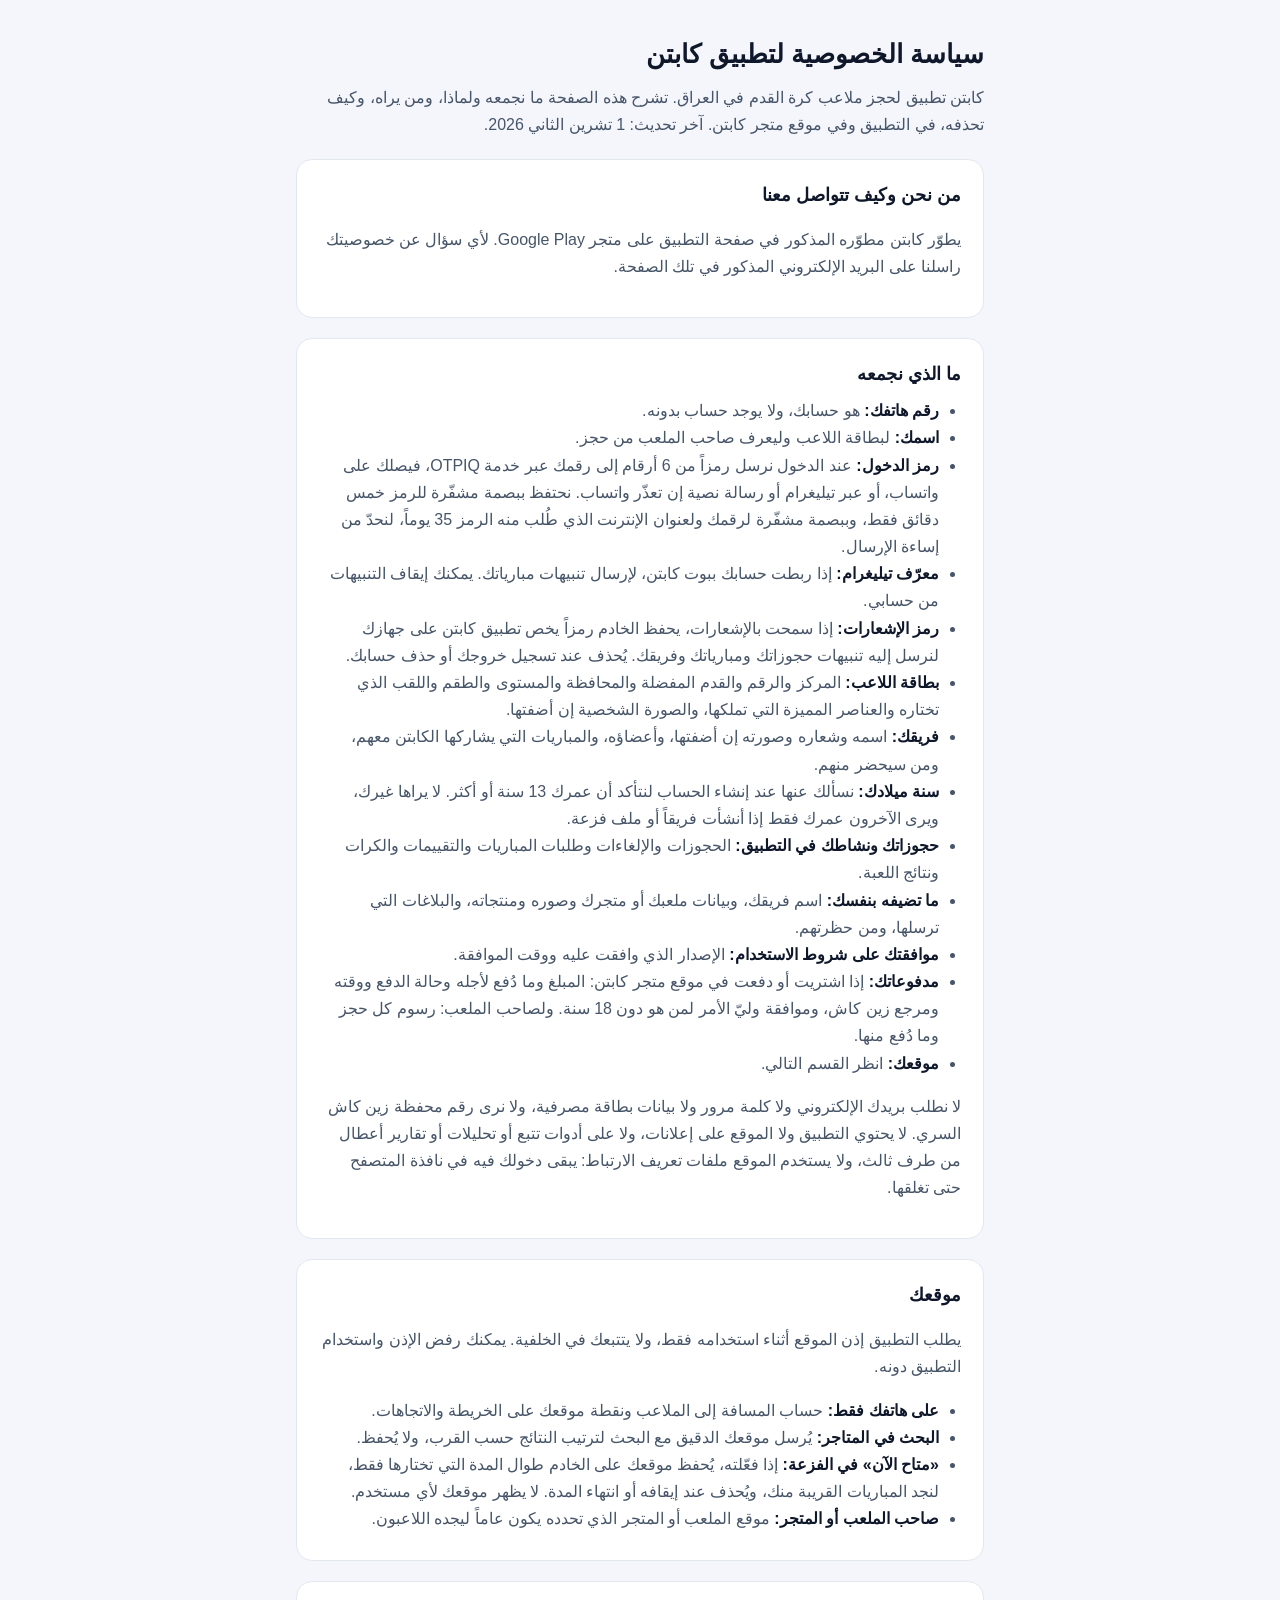
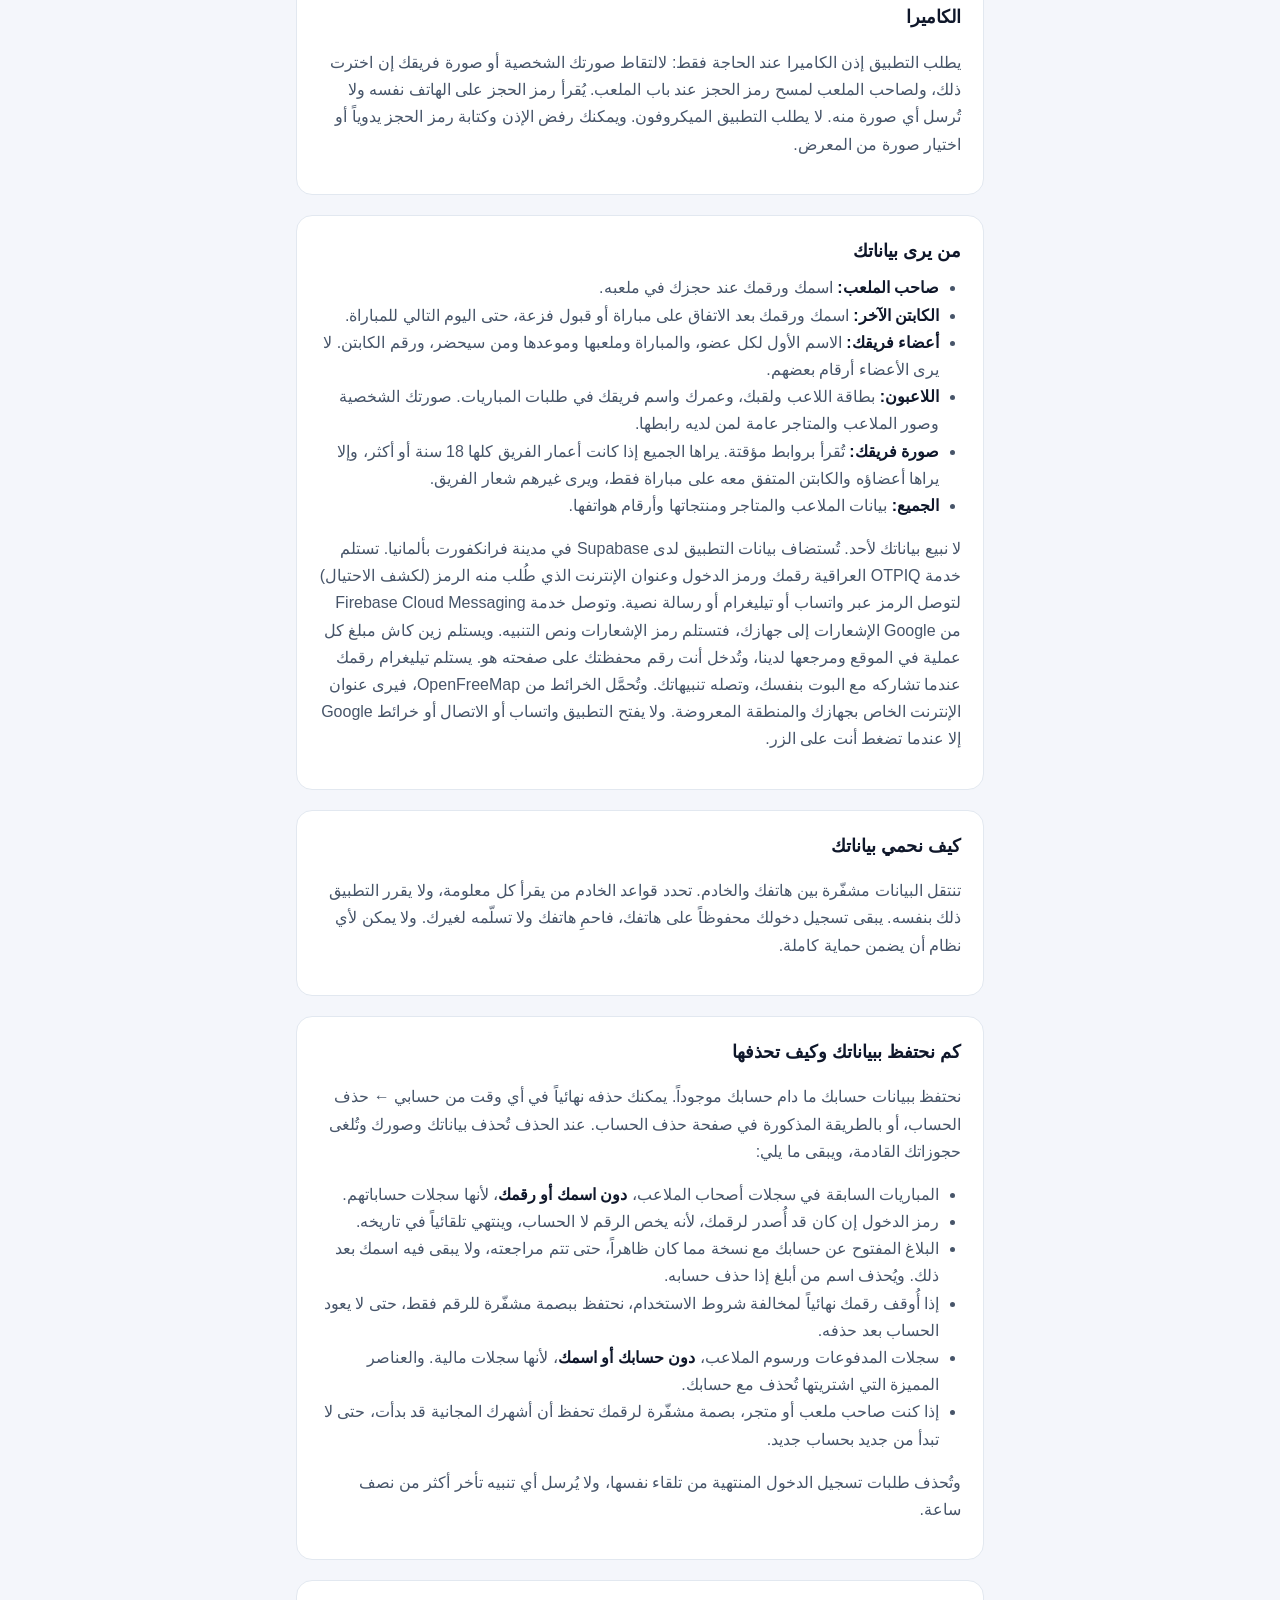
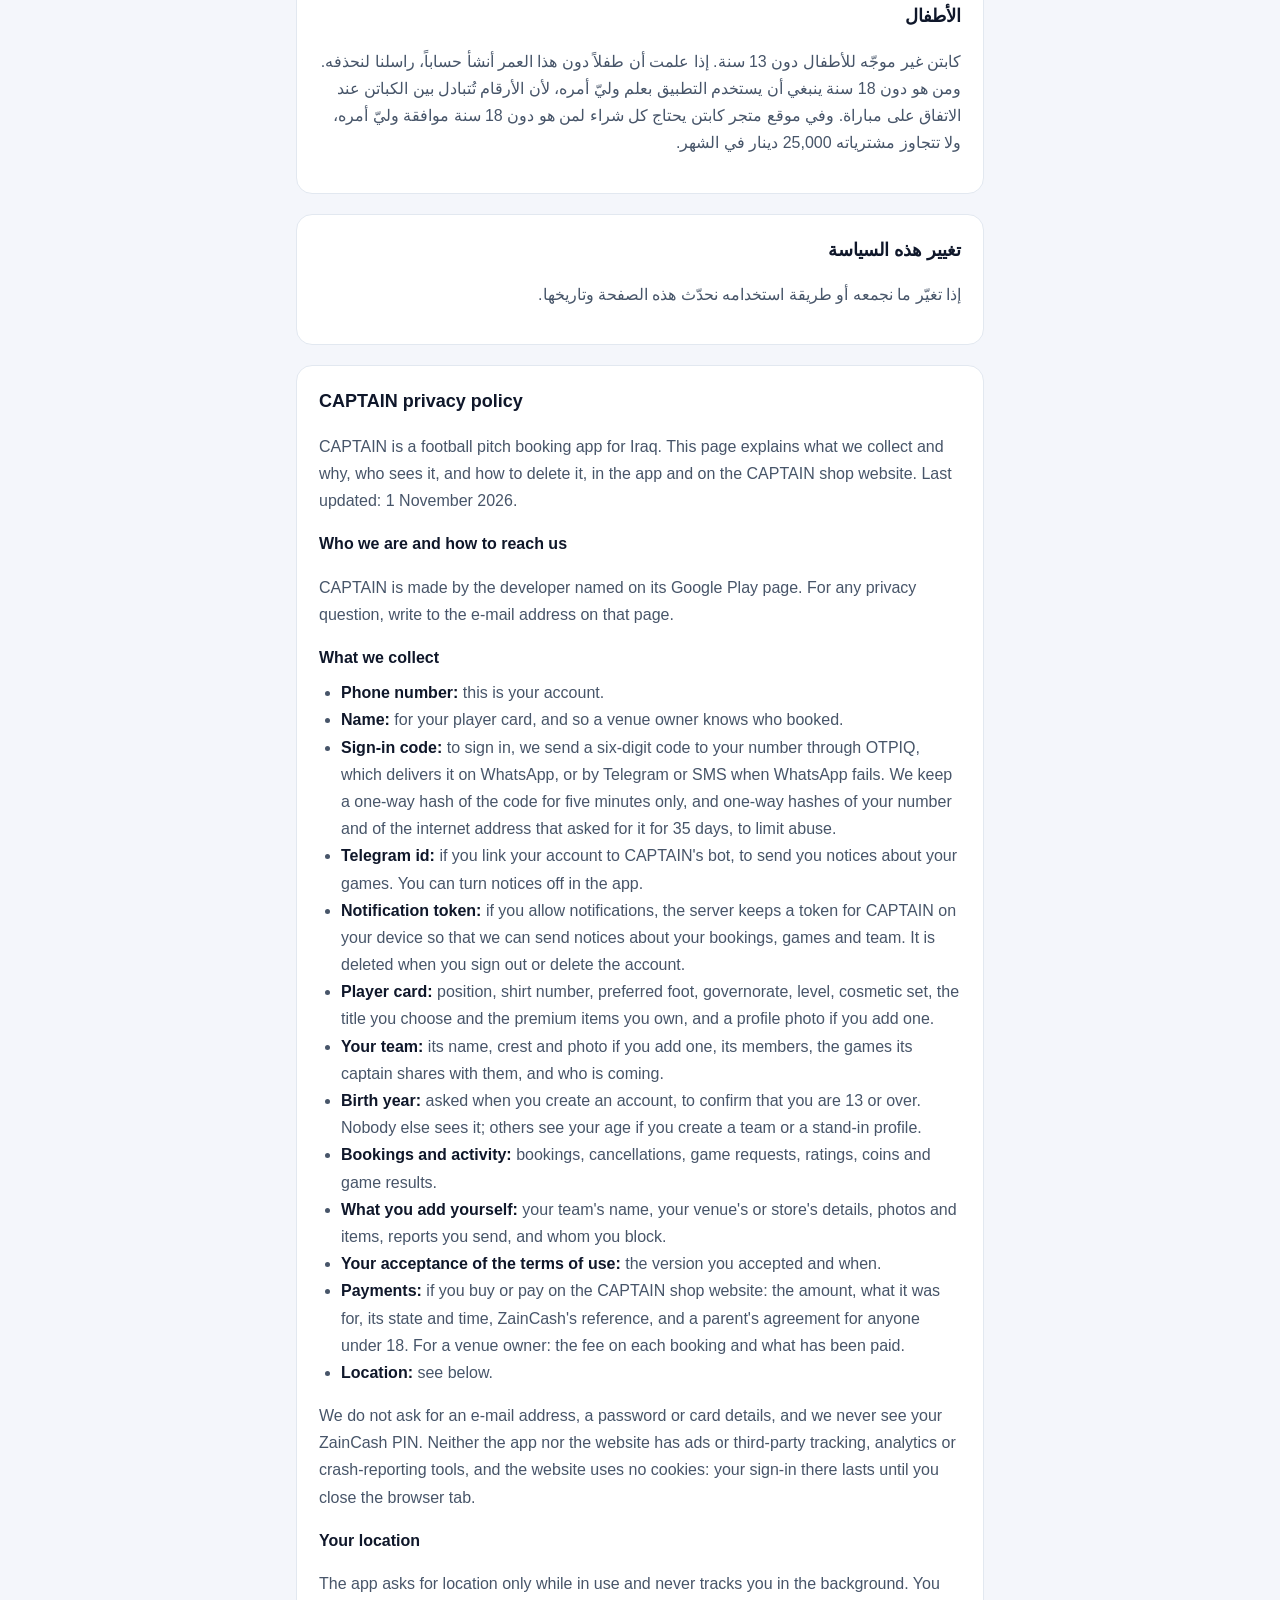
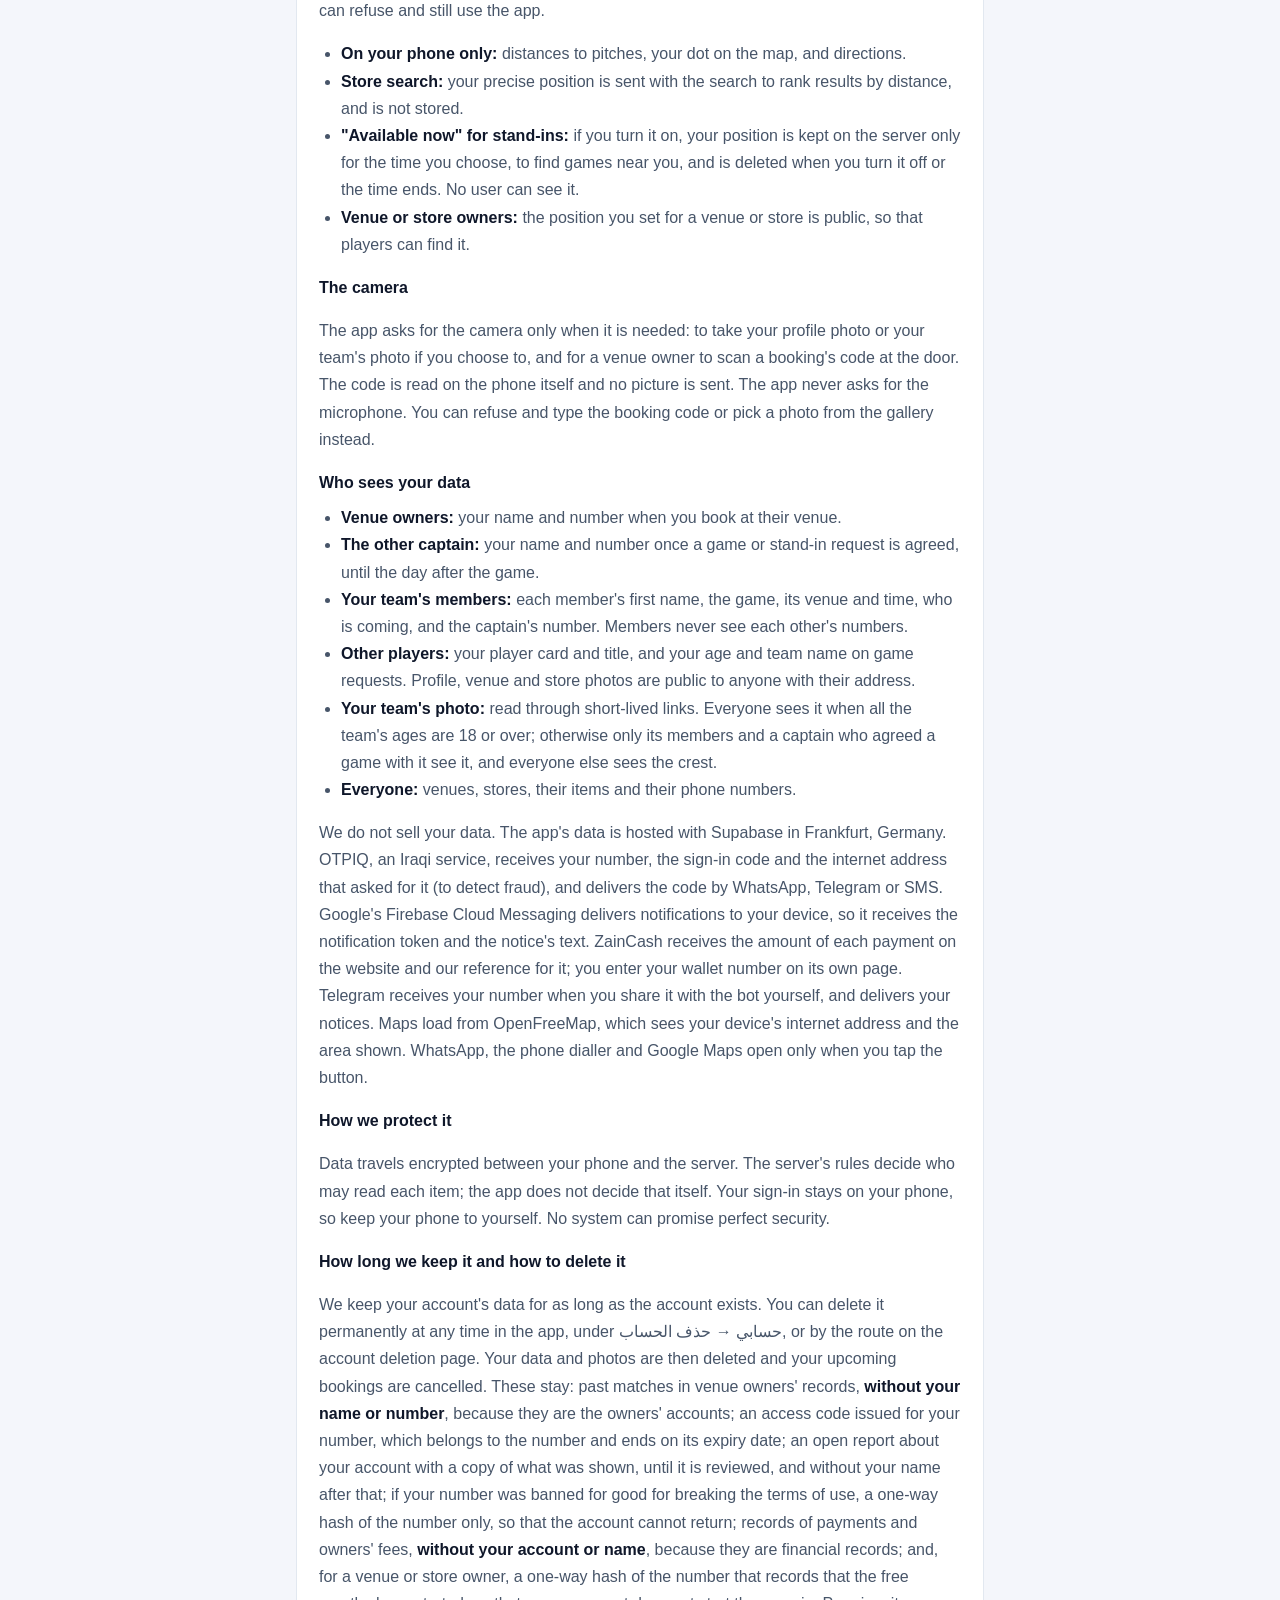
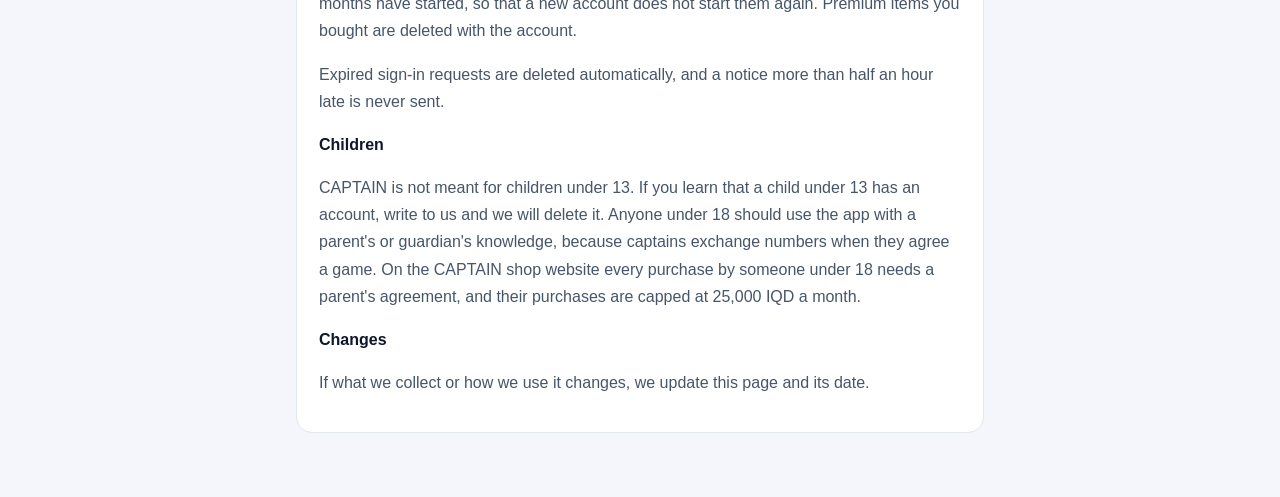
==== privacy/index.html @ 8ebd396a "The pages of CAPTAIN 2.12.0 Co-Authored-By: Claude Opus 5.5 <noreply@anthropic.com>" ====
<!doctype html>
<html lang="ar" dir="rtl">
<head>
<meta charset="utf-8">
<meta name="viewport" content="width=device-width, initial-scale=1">
<title>سياسة الخصوصية لتطبيق كابتن · CAPTAIN privacy policy</title>
<style>
  :root { --ink: #0F172A; --muted: #475569; --line: #E2E8F0; --brand: #4F46E5; --bg: #F4F6FB; --card: #FFFFFF; }
  @media (prefers-color-scheme: dark) { :root { --ink: #F1F5F9; --muted: #A5B4CF; --line: #24304D; --brand: #A5B4FC; --bg: #0B1020; --card: #121A33; } }
  * { box-sizing: border-box; }
  body { margin: 0; background: var(--bg); color: var(--ink); font: 16px/1.7 "IBM Plex Sans Arabic", "Segoe UI", Tahoma, sans-serif; }
  main { max-width: 720px; margin: 0 auto; padding: 32px 16px 64px; }
  section { background: var(--card); border: 1px solid var(--line); border-radius: 16px; padding: 20px 22px; margin-top: 20px; }
  h1 { font-size: 26px; margin: 0; }
  h2 { font-size: 18px; margin: 0 0 8px; }
  h3 { font-size: 16px; margin: 16px 0 4px; }
  p, li { color: var(--muted); }
  ol, ul { padding-inline-start: 22px; margin: 8px 0; }
  strong { color: var(--ink); }
  [lang="en"] { direction: ltr; text-align: left; }
  .lead { margin-top: 8px; }
</style>
</head>
<body>
<main>
  <h1>سياسة الخصوصية لتطبيق كابتن</h1>
  <p class="lead">كابتن تطبيق لحجز ملاعب كرة القدم في العراق. تشرح هذه الصفحة ما نجمعه ولماذا، ومن يراه، وكيف تحذفه، في التطبيق وفي موقع متجر كابتن. آخر تحديث: 1 تشرين الثاني 2026.</p>

  <section>
    <h2>من نحن وكيف تتواصل معنا</h2>
    <p>يطوّر كابتن مطوّره المذكور في صفحة التطبيق على متجر Google Play. لأي سؤال عن خصوصيتك راسلنا على البريد الإلكتروني المذكور في تلك الصفحة.</p>
  </section>

  <section>
    <h2>ما الذي نجمعه</h2>
    <ul>
      <li><strong>رقم هاتفك:</strong> هو حسابك، ولا يوجد حساب بدونه.</li>
      <li><strong>اسمك:</strong> لبطاقة اللاعب وليعرف صاحب الملعب من حجز.</li>
      <li><strong>رمز الدخول:</strong> عند الدخول نرسل رمزاً من 6 أرقام إلى رقمك عبر خدمة OTPIQ، فيصلك على واتساب، أو عبر تيليغرام أو رسالة نصية إن تعذّر واتساب. نحتفظ ببصمة مشفّرة للرمز خمس دقائق فقط، وببصمة مشفّرة لرقمك ولعنوان الإنترنت الذي طُلب منه الرمز 35 يوماً، لنحدّ من إساءة الإرسال.</li>
      <li><strong>معرّف تيليغرام:</strong> إذا ربطت حسابك ببوت كابتن، لإرسال تنبيهات مبارياتك. يمكنك إيقاف التنبيهات من حسابي.</li>
      <li><strong>رمز الإشعارات:</strong> إذا سمحت بالإشعارات، يحفظ الخادم رمزاً يخص تطبيق كابتن على جهازك لنرسل إليه تنبيهات حجوزاتك ومبارياتك وفريقك. يُحذف عند تسجيل خروجك أو حذف حسابك.</li>
      <li><strong>بطاقة اللاعب:</strong> المركز والرقم والقدم المفضلة والمحافظة والمستوى والطقم واللقب الذي تختاره والعناصر المميزة التي تملكها، والصورة الشخصية إن أضفتها.</li>
      <li><strong>فريقك:</strong> اسمه وشعاره وصورته إن أضفتها، وأعضاؤه، والمباريات التي يشاركها الكابتن معهم، ومن سيحضر منهم.</li>
      <li><strong>سنة ميلادك:</strong> نسألك عنها عند إنشاء الحساب لنتأكد أن عمرك 13 سنة أو أكثر. لا يراها غيرك، ويرى الآخرون عمرك فقط إذا أنشأت فريقاً أو ملف فزعة.</li>
      <li><strong>حجوزاتك ونشاطك في التطبيق:</strong> الحجوزات والإلغاءات وطلبات المباريات والتقييمات والكرات ونتائج اللعبة.</li>
      <li><strong>ما تضيفه بنفسك:</strong> اسم فريقك، وبيانات ملعبك أو متجرك وصوره ومنتجاته، والبلاغات التي ترسلها، ومن حظرتهم.</li>
      <li><strong>موافقتك على شروط الاستخدام:</strong> الإصدار الذي وافقت عليه ووقت الموافقة.</li>
      <li><strong>مدفوعاتك:</strong> إذا اشتريت أو دفعت في موقع متجر كابتن: المبلغ وما دُفع لأجله وحالة الدفع ووقته ومرجع زين كاش، وموافقة وليّ الأمر لمن هو دون 18 سنة. ولصاحب الملعب: رسوم كل حجز وما دُفع منها.</li>
      <li><strong>موقعك:</strong> انظر القسم التالي.</li>
    </ul>
    <p>لا نطلب بريدك الإلكتروني ولا كلمة مرور ولا بيانات بطاقة مصرفية، ولا نرى رقم محفظة زين كاش السري. لا يحتوي التطبيق ولا الموقع على إعلانات، ولا على أدوات تتبع أو تحليلات أو تقارير أعطال من طرف ثالث، ولا يستخدم الموقع ملفات تعريف الارتباط: يبقى دخولك فيه في نافذة المتصفح حتى تغلقها.</p>
  </section>

  <section>
    <h2>موقعك</h2>
    <p>يطلب التطبيق إذن الموقع أثناء استخدامه فقط، ولا يتتبعك في الخلفية. يمكنك رفض الإذن واستخدام التطبيق دونه.</p>
    <ul>
      <li><strong>على هاتفك فقط:</strong> حساب المسافة إلى الملاعب ونقطة موقعك على الخريطة والاتجاهات.</li>
      <li><strong>البحث في المتاجر:</strong> يُرسل موقعك الدقيق مع البحث لترتيب النتائج حسب القرب، ولا يُحفظ.</li>
      <li><strong>«متاح الآن» في الفزعة:</strong> إذا فعّلته، يُحفظ موقعك على الخادم طوال المدة التي تختارها فقط، لنجد المباريات القريبة منك، ويُحذف عند إيقافه أو انتهاء المدة. لا يظهر موقعك لأي مستخدم.</li>
      <li><strong>صاحب الملعب أو المتجر:</strong> موقع الملعب أو المتجر الذي تحدده يكون عاماً ليجده اللاعبون.</li>
    </ul>
  </section>

  <section>
    <h2>الكاميرا</h2>
    <p>يطلب التطبيق إذن الكاميرا عند الحاجة فقط: لالتقاط صورتك الشخصية أو صورة فريقك إن اخترت ذلك، ولصاحب الملعب لمسح رمز الحجز عند باب الملعب. يُقرأ رمز الحجز على الهاتف نفسه ولا تُرسل أي صورة منه. لا يطلب التطبيق الميكروفون. ويمكنك رفض الإذن وكتابة رمز الحجز يدوياً أو اختيار صورة من المعرض.</p>
  </section>

  <section>
    <h2>من يرى بياناتك</h2>
    <ul>
      <li><strong>صاحب الملعب:</strong> اسمك ورقمك عند حجزك في ملعبه.</li>
      <li><strong>الكابتن الآخر:</strong> اسمك ورقمك بعد الاتفاق على مباراة أو قبول فزعة، حتى اليوم التالي للمباراة.</li>
      <li><strong>أعضاء فريقك:</strong> الاسم الأول لكل عضو، والمباراة وملعبها وموعدها ومن سيحضر، ورقم الكابتن. لا يرى الأعضاء أرقام بعضهم.</li>
      <li><strong>اللاعبون:</strong> بطاقة اللاعب ولقبك، وعمرك واسم فريقك في طلبات المباريات. صورتك الشخصية وصور الملاعب والمتاجر عامة لمن لديه رابطها.</li>
      <li><strong>صورة فريقك:</strong> تُقرأ بروابط مؤقتة. يراها الجميع إذا كانت أعمار الفريق كلها 18 سنة أو أكثر، وإلا يراها أعضاؤه والكابتن المتفق معه على مباراة فقط، ويرى غيرهم شعار الفريق.</li>
      <li><strong>الجميع:</strong> بيانات الملاعب والمتاجر ومنتجاتها وأرقام هواتفها.</li>
    </ul>
    <p>لا نبيع بياناتك لأحد. تُستضاف بيانات التطبيق لدى Supabase في مدينة فرانكفورت بألمانيا. تستلم خدمة OTPIQ العراقية رقمك ورمز الدخول وعنوان الإنترنت الذي طُلب منه الرمز (لكشف الاحتيال) لتوصل الرمز عبر واتساب أو تيليغرام أو رسالة نصية. وتوصل خدمة Firebase Cloud Messaging من Google الإشعارات إلى جهازك، فتستلم رمز الإشعارات ونص التنبيه. ويستلم زين كاش مبلغ كل عملية في الموقع ومرجعها لدينا، وتُدخل أنت رقم محفظتك على صفحته هو. يستلم تيليغرام رقمك عندما تشاركه مع البوت بنفسك، وتصله تنبيهاتك. وتُحمَّل الخرائط من OpenFreeMap، فيرى عنوان الإنترنت الخاص بجهازك والمنطقة المعروضة. ولا يفتح التطبيق واتساب أو الاتصال أو خرائط Google إلا عندما تضغط أنت على الزر.</p>
  </section>

  <section>
    <h2>كيف نحمي بياناتك</h2>
    <p>تنتقل البيانات مشفّرة بين هاتفك والخادم. تحدد قواعد الخادم من يقرأ كل معلومة، ولا يقرر التطبيق ذلك بنفسه. يبقى تسجيل دخولك محفوظاً على هاتفك، فاحمِ هاتفك ولا تسلّمه لغيرك. ولا يمكن لأي نظام أن يضمن حماية كاملة.</p>
  </section>

  <section>
    <h2>كم نحتفظ ببياناتك وكيف تحذفها</h2>
    <p>نحتفظ ببيانات حسابك ما دام حسابك موجوداً. يمكنك حذفه نهائياً في أي وقت من حسابي ← حذف الحساب، أو بالطريقة المذكورة في صفحة حذف الحساب. عند الحذف تُحذف بياناتك وصورك وتُلغى حجوزاتك القادمة، ويبقى ما يلي:</p>
    <ul>
      <li>المباريات السابقة في سجلات أصحاب الملاعب، <strong>دون اسمك أو رقمك</strong>، لأنها سجلات حساباتهم.</li>
      <li>رمز الدخول إن كان قد أُصدر لرقمك، لأنه يخص الرقم لا الحساب، وينتهي تلقائياً في تاريخه.</li>
      <li>البلاغ المفتوح عن حسابك مع نسخة مما كان ظاهراً، حتى تتم مراجعته، ولا يبقى فيه اسمك بعد ذلك. ويُحذف اسم من أبلغ إذا حذف حسابه.</li>
      <li>إذا أُوقف رقمك نهائياً لمخالفة شروط الاستخدام، نحتفظ ببصمة مشفّرة للرقم فقط، حتى لا يعود الحساب بعد حذفه.</li>
      <li>سجلات المدفوعات ورسوم الملاعب، <strong>دون حسابك أو اسمك</strong>، لأنها سجلات مالية. والعناصر المميزة التي اشتريتها تُحذف مع حسابك.</li>
      <li>إذا كنت صاحب ملعب أو متجر، بصمة مشفّرة لرقمك تحفظ أن أشهرك المجانية قد بدأت، حتى لا تبدأ من جديد بحساب جديد.</li>
    </ul>
    <p>وتُحذف طلبات تسجيل الدخول المنتهية من تلقاء نفسها، ولا يُرسل أي تنبيه تأخر أكثر من نصف ساعة.</p>
  </section>

  <section>
    <h2>الأطفال</h2>
    <p>كابتن غير موجّه للأطفال دون 13 سنة. إذا علمت أن طفلاً دون هذا العمر أنشأ حساباً، راسلنا لنحذفه. ومن هو دون 18 سنة ينبغي أن يستخدم التطبيق بعلم وليّ أمره، لأن الأرقام تُتبادل بين الكباتن عند الاتفاق على مباراة. وفي موقع متجر كابتن يحتاج كل شراء لمن هو دون 18 سنة موافقة وليّ أمره، ولا تتجاوز مشترياته 25,000 دينار في الشهر.</p>
  </section>

  <section>
    <h2>تغيير هذه السياسة</h2>
    <p>إذا تغيّر ما نجمعه أو طريقة استخدامه نحدّث هذه الصفحة وتاريخها.</p>
  </section>

  <section lang="en">
    <h2>CAPTAIN privacy policy</h2>
    <p>CAPTAIN is a football pitch booking app for Iraq. This page explains what we collect and why, who sees it, and how to delete it, in the app and on the CAPTAIN shop website. Last updated: 1 November 2026.</p>
    <h3>Who we are and how to reach us</h3>
    <p>CAPTAIN is made by the developer named on its Google Play page. For any privacy question, write to the e-mail address on that page.</p>
    <h3>What we collect</h3>
    <ul>
      <li><strong>Phone number:</strong> this is your account.</li>
      <li><strong>Name:</strong> for your player card, and so a venue owner knows who booked.</li>
      <li><strong>Sign-in code:</strong> to sign in, we send a six-digit code to your number through OTPIQ, which delivers it on WhatsApp, or by Telegram or SMS when WhatsApp fails. We keep a one-way hash of the code for five minutes only, and one-way hashes of your number and of the internet address that asked for it for 35 days, to limit abuse.</li>
      <li><strong>Telegram id:</strong> if you link your account to CAPTAIN's bot, to send you notices about your games. You can turn notices off in the app.</li>
      <li><strong>Notification token:</strong> if you allow notifications, the server keeps a token for CAPTAIN on your device so that we can send notices about your bookings, games and team. It is deleted when you sign out or delete the account.</li>
      <li><strong>Player card:</strong> position, shirt number, preferred foot, governorate, level, cosmetic set, the title you choose and the premium items you own, and a profile photo if you add one.</li>
      <li><strong>Your team:</strong> its name, crest and photo if you add one, its members, the games its captain shares with them, and who is coming.</li>
      <li><strong>Birth year:</strong> asked when you create an account, to confirm that you are 13 or over. Nobody else sees it; others see your age if you create a team or a stand-in profile.</li>
      <li><strong>Bookings and activity:</strong> bookings, cancellations, game requests, ratings, coins and game results.</li>
      <li><strong>What you add yourself:</strong> your team's name, your venue's or store's details, photos and items, reports you send, and whom you block.</li>
      <li><strong>Your acceptance of the terms of use:</strong> the version you accepted and when.</li>
      <li><strong>Payments:</strong> if you buy or pay on the CAPTAIN shop website: the amount, what it was for, its state and time, ZainCash's reference, and a parent's agreement for anyone under 18. For a venue owner: the fee on each booking and what has been paid.</li>
      <li><strong>Location:</strong> see below.</li>
    </ul>
    <p>We do not ask for an e-mail address, a password or card details, and we never see your ZainCash PIN. Neither the app nor the website has ads or third-party tracking, analytics or crash-reporting tools, and the website uses no cookies: your sign-in there lasts until you close the browser tab.</p>
    <h3>Your location</h3>
    <p>The app asks for location only while in use and never tracks you in the background. You can refuse and still use the app.</p>
    <ul>
      <li><strong>On your phone only:</strong> distances to pitches, your dot on the map, and directions.</li>
      <li><strong>Store search:</strong> your precise position is sent with the search to rank results by distance, and is not stored.</li>
      <li><strong>"Available now" for stand-ins:</strong> if you turn it on, your position is kept on the server only for the time you choose, to find games near you, and is deleted when you turn it off or the time ends. No user can see it.</li>
      <li><strong>Venue or store owners:</strong> the position you set for a venue or store is public, so that players can find it.</li>
    </ul>
    <h3>The camera</h3>
    <p>The app asks for the camera only when it is needed: to take your profile photo or your team's photo if you choose to, and for a venue owner to scan a booking's code at the door. The code is read on the phone itself and no picture is sent. The app never asks for the microphone. You can refuse and type the booking code or pick a photo from the gallery instead.</p>
    <h3>Who sees your data</h3>
    <ul>
      <li><strong>Venue owners:</strong> your name and number when you book at their venue.</li>
      <li><strong>The other captain:</strong> your name and number once a game or stand-in request is agreed, until the day after the game.</li>
      <li><strong>Your team's members:</strong> each member's first name, the game, its venue and time, who is coming, and the captain's number. Members never see each other's numbers.</li>
      <li><strong>Other players:</strong> your player card and title, and your age and team name on game requests. Profile, venue and store photos are public to anyone with their address.</li>
      <li><strong>Your team's photo:</strong> read through short-lived links. Everyone sees it when all the team's ages are 18 or over; otherwise only its members and a captain who agreed a game with it see it, and everyone else sees the crest.</li>
      <li><strong>Everyone:</strong> venues, stores, their items and their phone numbers.</li>
    </ul>
    <p>We do not sell your data. The app's data is hosted with Supabase in Frankfurt, Germany. OTPIQ, an Iraqi service, receives your number, the sign-in code and the internet address that asked for it (to detect fraud), and delivers the code by WhatsApp, Telegram or SMS. Google's Firebase Cloud Messaging delivers notifications to your device, so it receives the notification token and the notice's text. ZainCash receives the amount of each payment on the website and our reference for it; you enter your wallet number on its own page. Telegram receives your number when you share it with the bot yourself, and delivers your notices. Maps load from OpenFreeMap, which sees your device's internet address and the area shown. WhatsApp, the phone dialler and Google Maps open only when you tap the button.</p>
    <h3>How we protect it</h3>
    <p>Data travels encrypted between your phone and the server. The server's rules decide who may read each item; the app does not decide that itself. Your sign-in stays on your phone, so keep your phone to yourself. No system can promise perfect security.</p>
    <h3>How long we keep it and how to delete it</h3>
    <p>We keep your account's data for as long as the account exists. You can delete it permanently at any time in the app, under حسابي → حذف الحساب, or by the route on the account deletion page. Your data and photos are then deleted and your upcoming bookings are cancelled. These stay: past matches in venue owners' records, <strong>without your name or number</strong>, because they are the owners' accounts; an access code issued for your number, which belongs to the number and ends on its expiry date; an open report about your account with a copy of what was shown, until it is reviewed, and without your name after that; if your number was banned for good for breaking the terms of use, a one-way hash of the number only, so that the account cannot return; records of payments and owners' fees, <strong>without your account or name</strong>, because they are financial records; and, for a venue or store owner, a one-way hash of the number that records that the free months have started, so that a new account does not start them again. Premium items you bought are deleted with the account.</p>
    <p>Expired sign-in requests are deleted automatically, and a notice more than half an hour late is never sent.</p>
    <h3>Children</h3>
    <p>CAPTAIN is not meant for children under 13. If you learn that a child under 13 has an account, write to us and we will delete it. Anyone under 18 should use the app with a parent's or guardian's knowledge, because captains exchange numbers when they agree a game. On the CAPTAIN shop website every purchase by someone under 18 needs a parent's agreement, and their purchases are capped at 25,000 IQD a month.</p>
    <h3>Changes</h3>
    <p>If what we collect or how we use it changes, we update this page and its date.</p>
  </section>
</main>
</body>
</html>
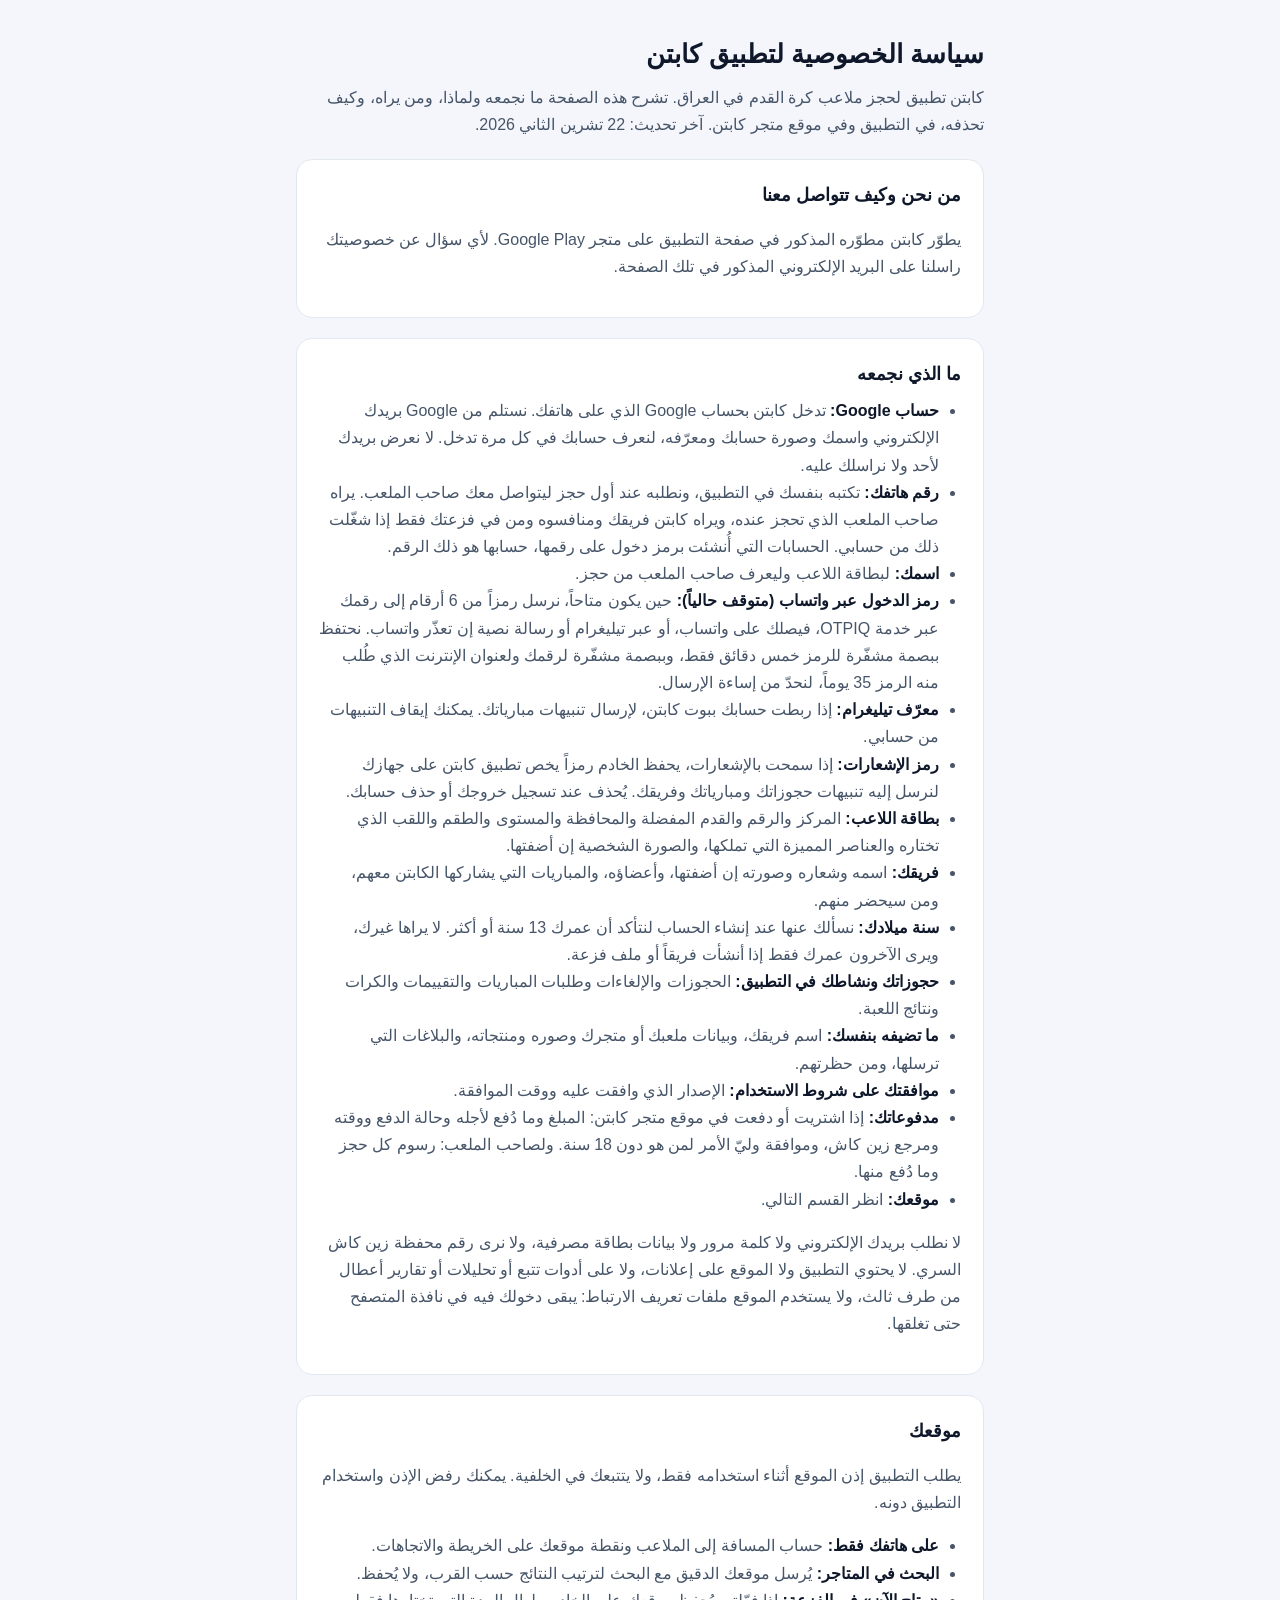
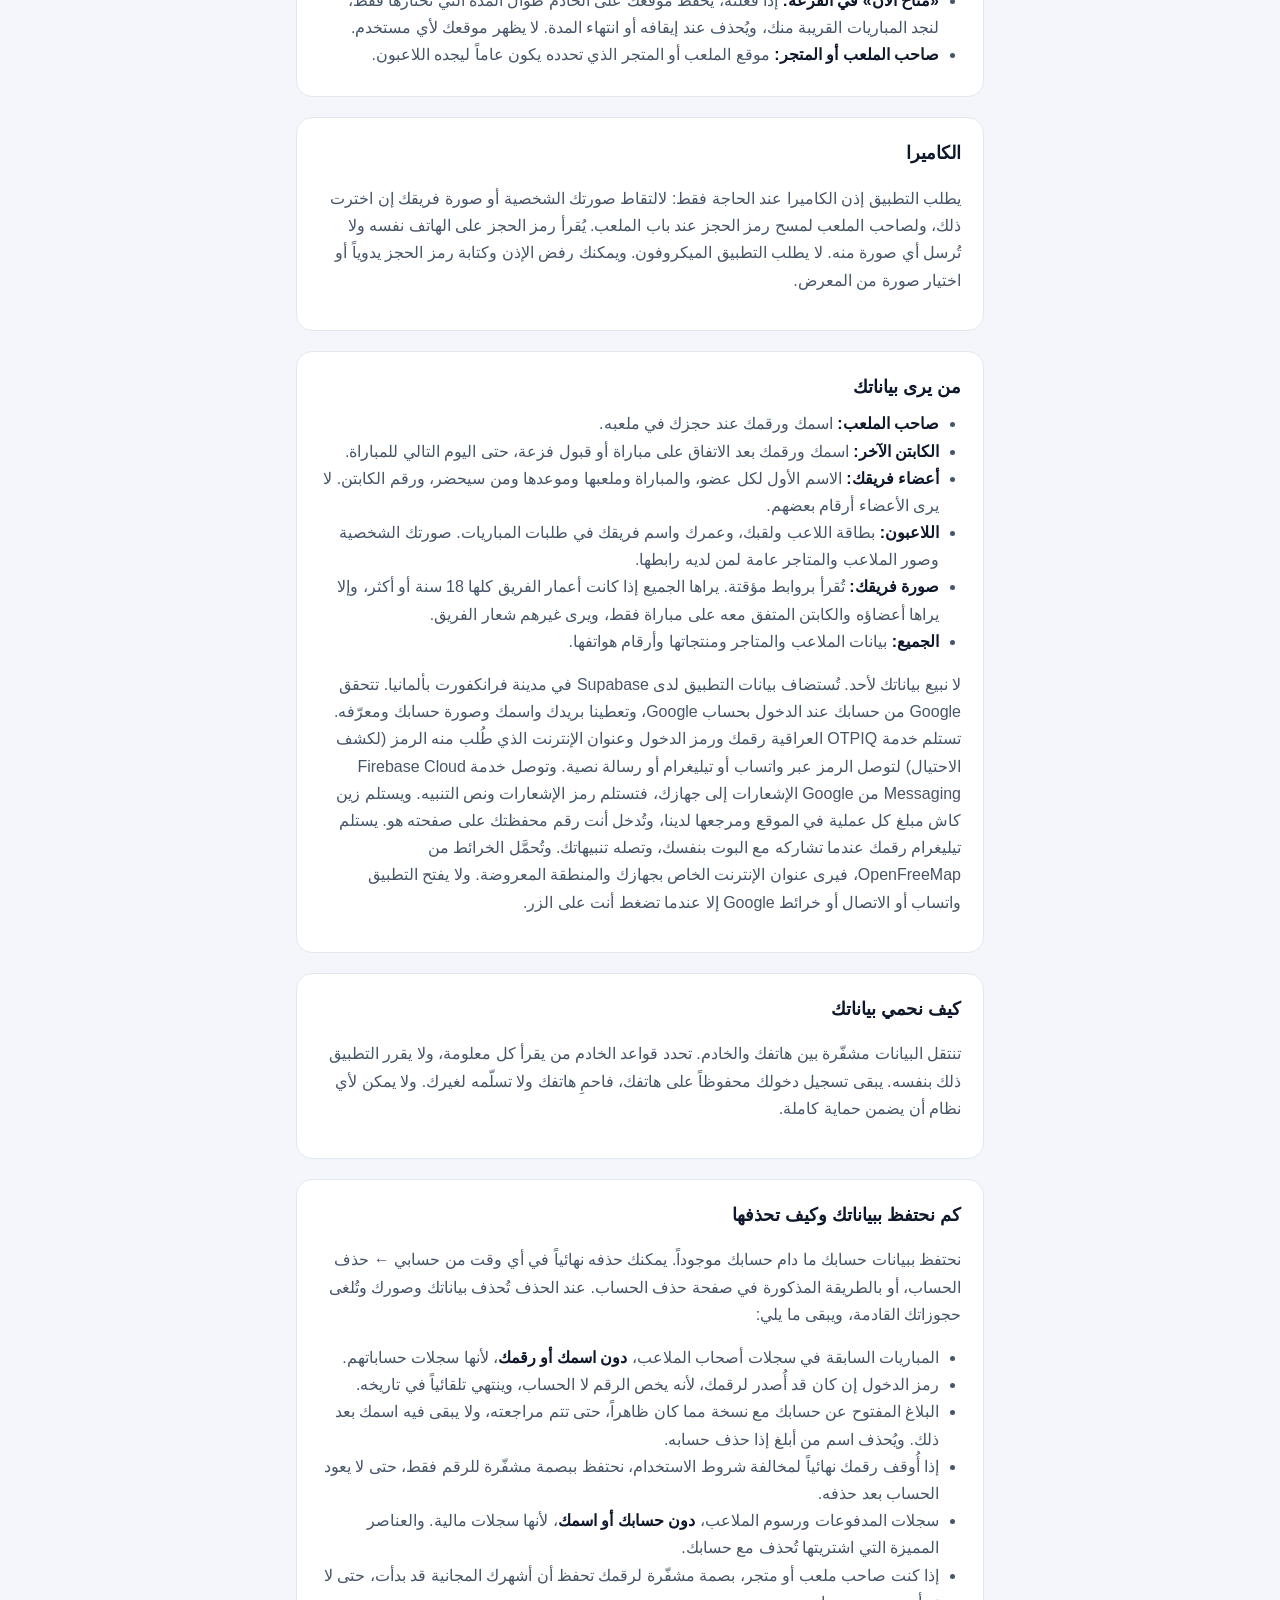
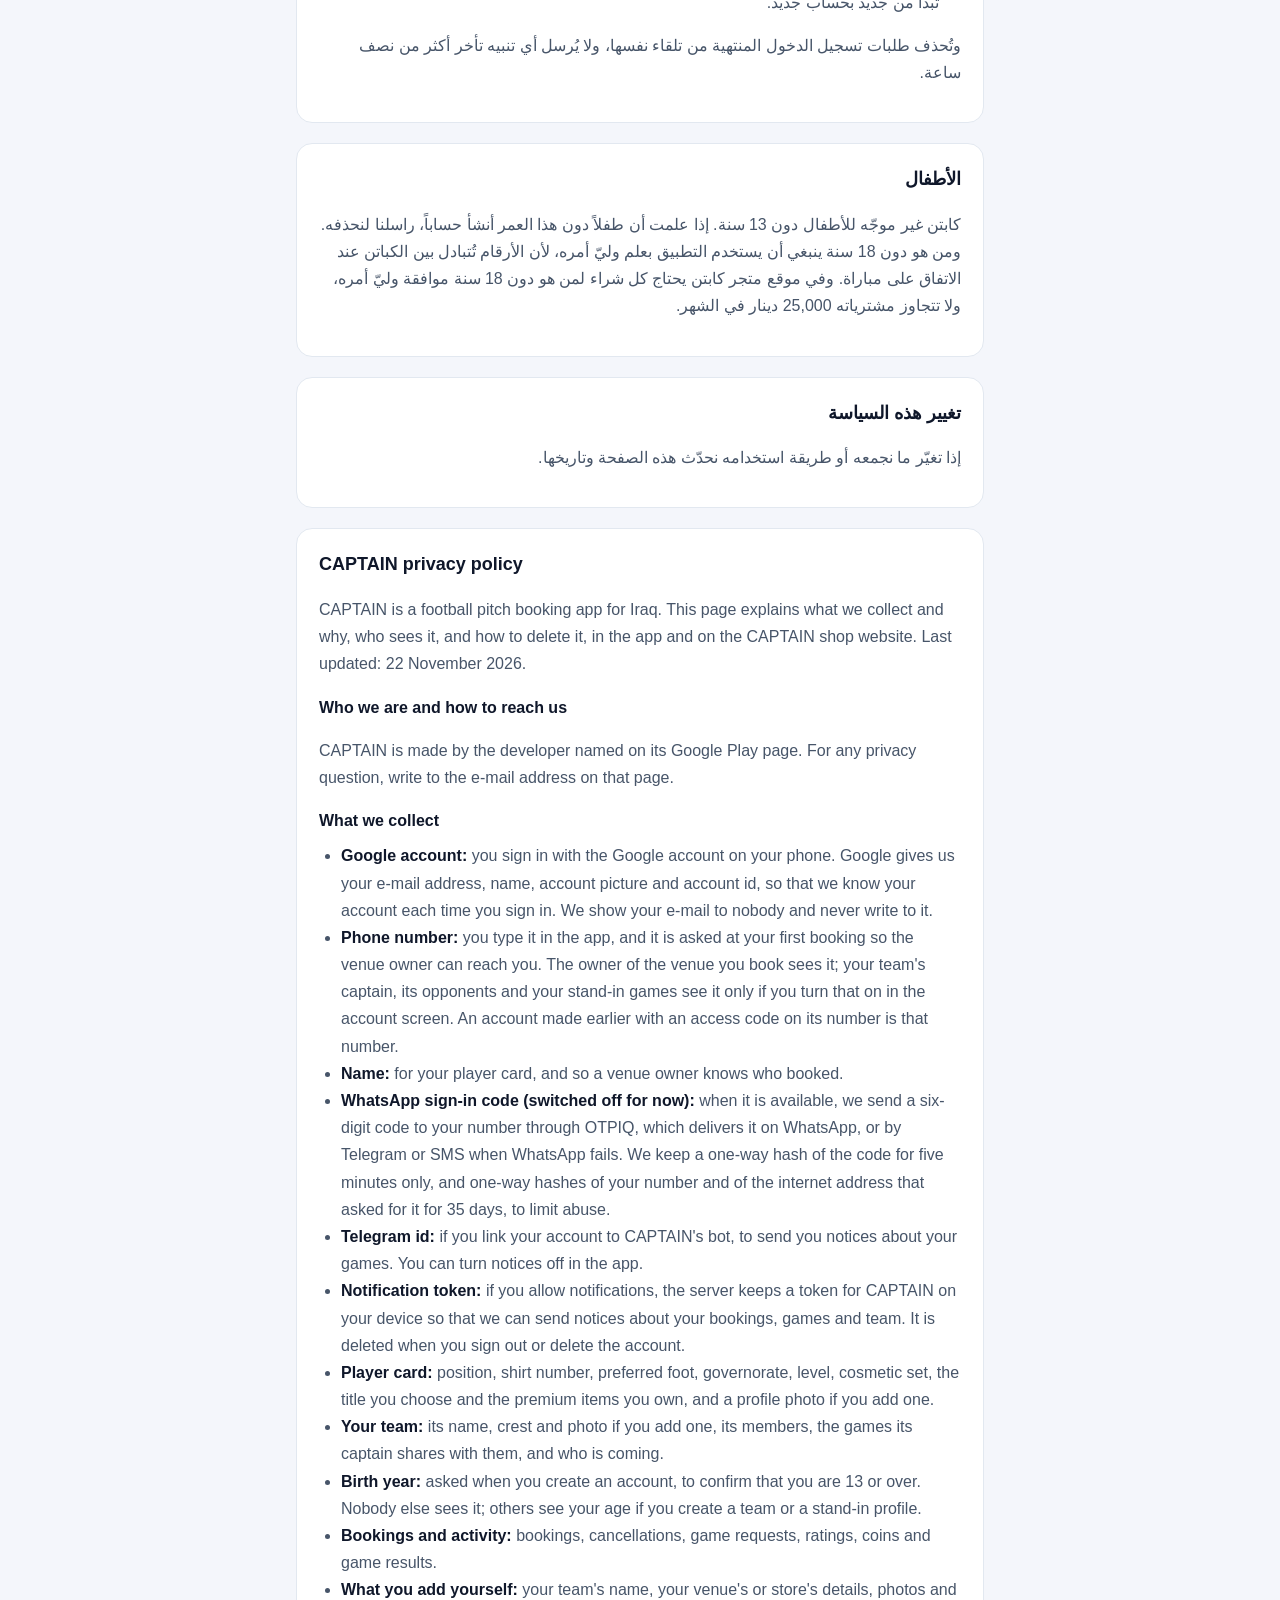
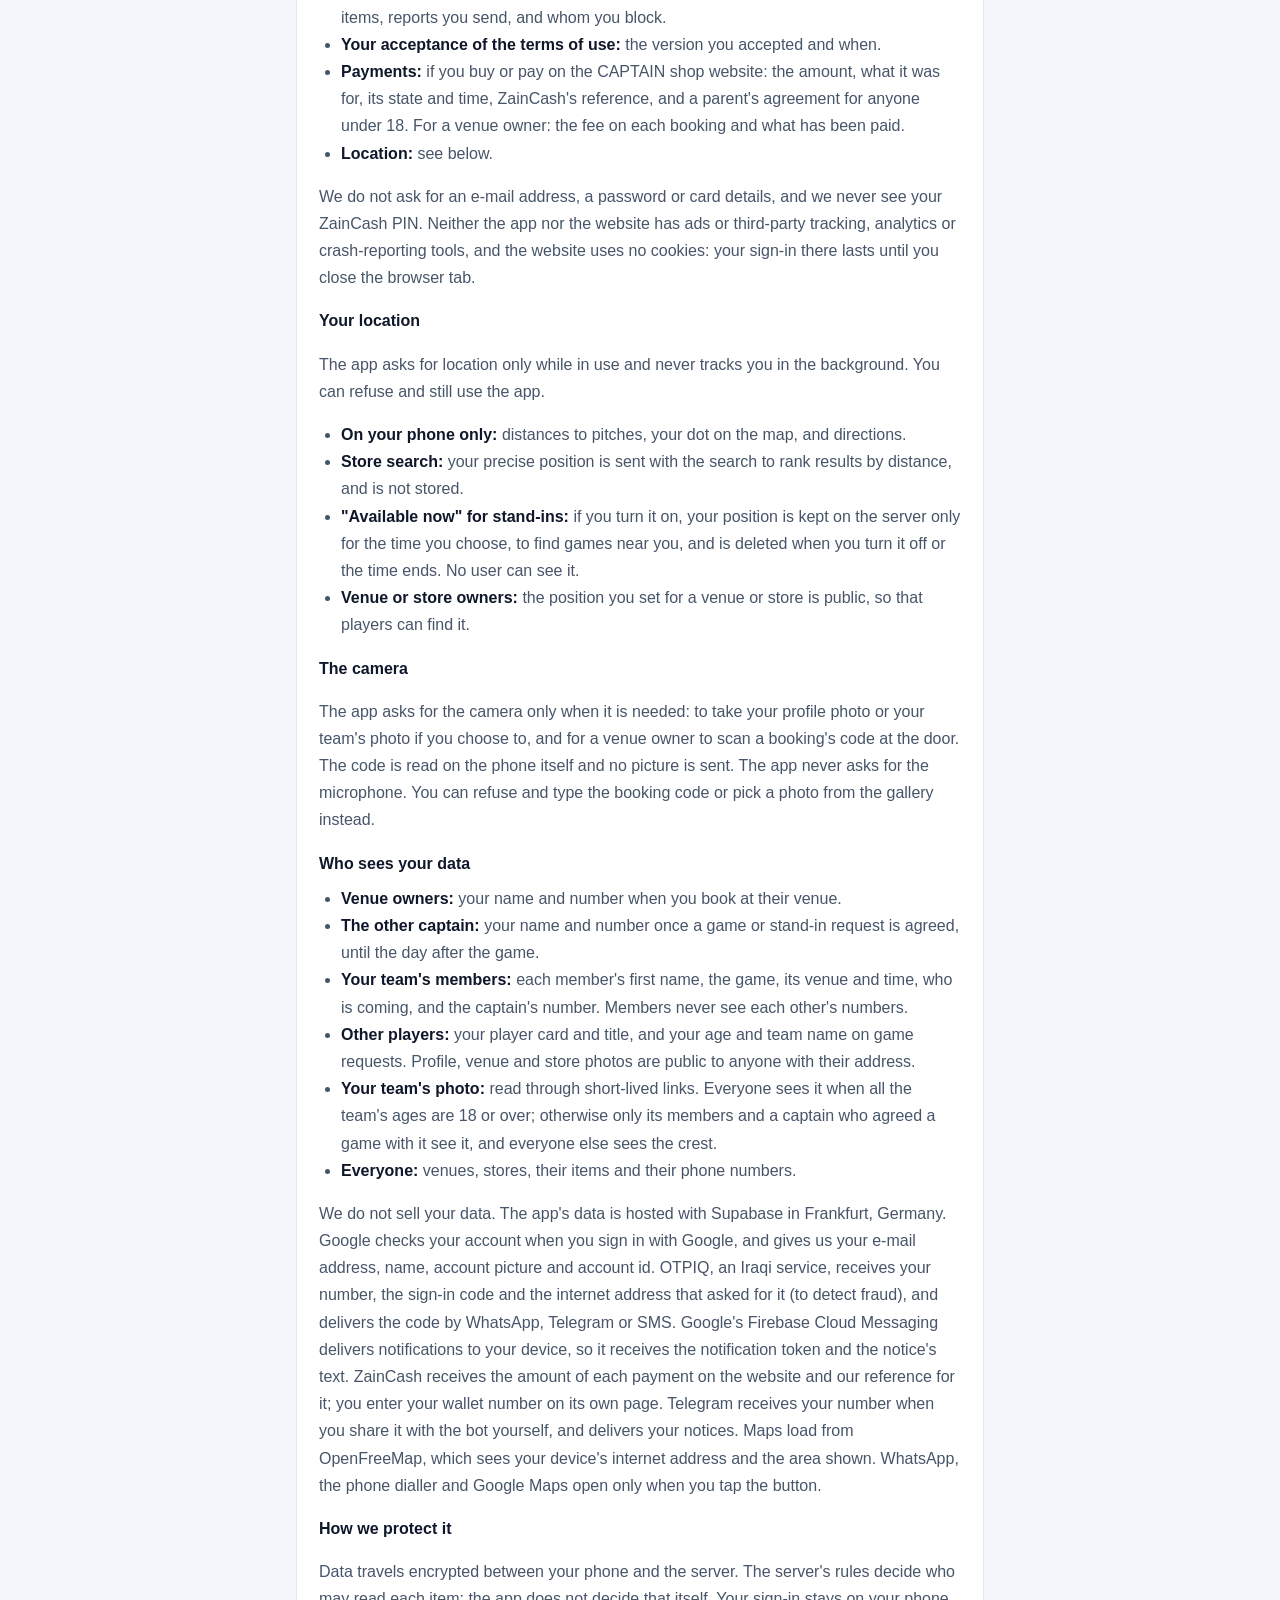
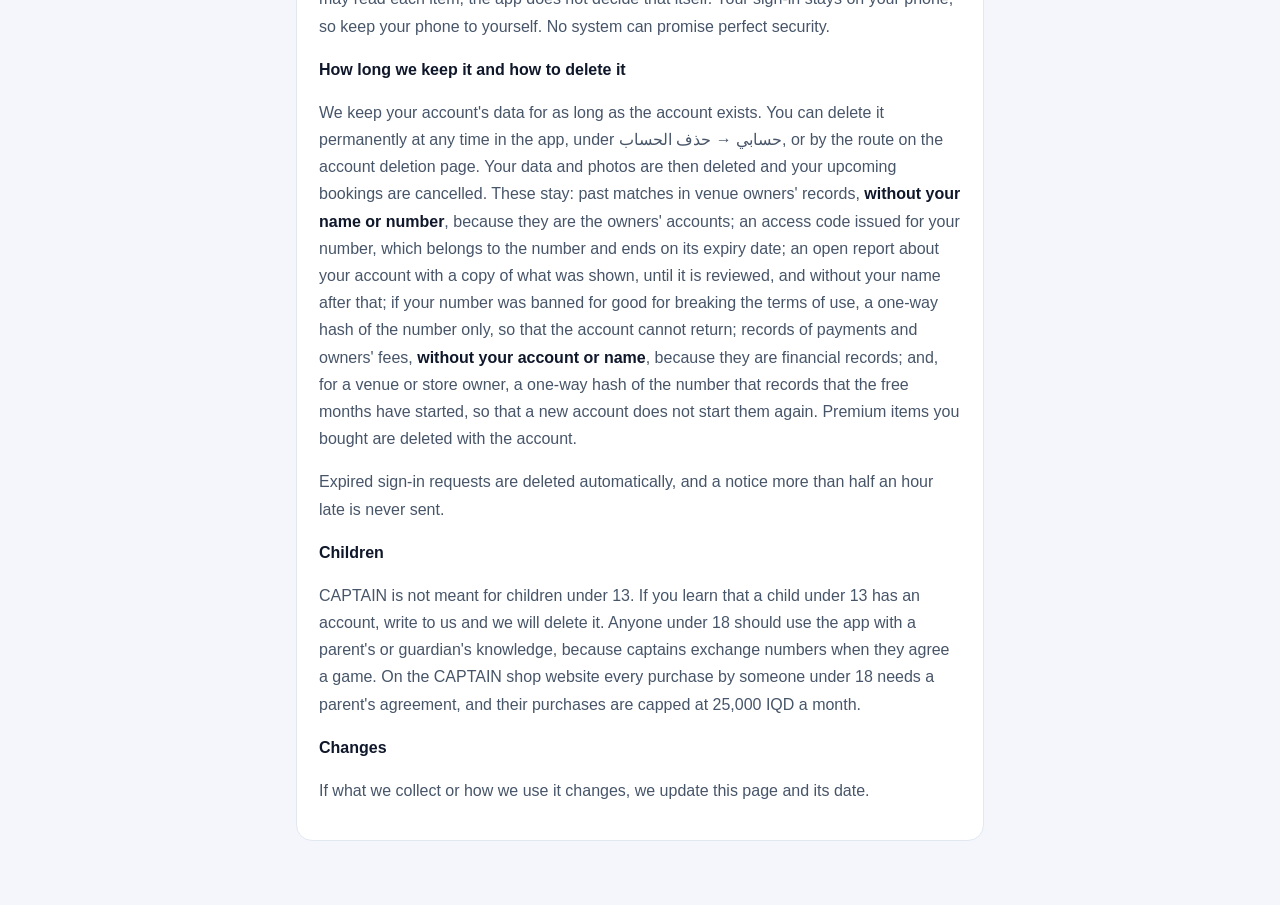
==== commit 41ddf6aa: "privacy: sign-in with Google, and the phone number as information typed in the app (2.13.0)" ====
--- a/privacy/index.html
+++ b/privacy/index.html
@@ -24,7 +24,7 @@
 <body>
 <main>
   <h1>سياسة الخصوصية لتطبيق كابتن</h1>
-  <p class="lead">كابتن تطبيق لحجز ملاعب كرة القدم في العراق. تشرح هذه الصفحة ما نجمعه ولماذا، ومن يراه، وكيف تحذفه، في التطبيق وفي موقع متجر كابتن. آخر تحديث: 1 تشرين الثاني 2026.</p>
+  <p class="lead">كابتن تطبيق لحجز ملاعب كرة القدم في العراق. تشرح هذه الصفحة ما نجمعه ولماذا، ومن يراه، وكيف تحذفه، في التطبيق وفي موقع متجر كابتن. آخر تحديث: 22 تشرين الثاني 2026.</p>
 
   <section>
     <h2>من نحن وكيف تتواصل معنا</h2>
@@ -34,9 +34,10 @@
   <section>
     <h2>ما الذي نجمعه</h2>
     <ul>
-      <li><strong>رقم هاتفك:</strong> هو حسابك، ولا يوجد حساب بدونه.</li>
+      <li><strong>حساب Google:</strong> تدخل كابتن بحساب Google الذي على هاتفك. نستلم من Google بريدك الإلكتروني واسمك وصورة حسابك ومعرّفه، لنعرف حسابك في كل مرة تدخل. لا نعرض بريدك لأحد ولا نراسلك عليه.</li>
+      <li><strong>رقم هاتفك:</strong> تكتبه بنفسك في التطبيق، ونطلبه عند أول حجز ليتواصل معك صاحب الملعب. يراه صاحب الملعب الذي تحجز عنده، ويراه كابتن فريقك ومنافسوه ومن في فزعتك فقط إذا شغّلت ذلك من حسابي. الحسابات التي أُنشئت برمز دخول على رقمها، حسابها هو ذلك الرقم.</li>
       <li><strong>اسمك:</strong> لبطاقة اللاعب وليعرف صاحب الملعب من حجز.</li>
-      <li><strong>رمز الدخول:</strong> عند الدخول نرسل رمزاً من 6 أرقام إلى رقمك عبر خدمة OTPIQ، فيصلك على واتساب، أو عبر تيليغرام أو رسالة نصية إن تعذّر واتساب. نحتفظ ببصمة مشفّرة للرمز خمس دقائق فقط، وببصمة مشفّرة لرقمك ولعنوان الإنترنت الذي طُلب منه الرمز 35 يوماً، لنحدّ من إساءة الإرسال.</li>
+      <li><strong>رمز الدخول عبر واتساب (متوقف حالياً):</strong> حين يكون متاحاً، نرسل رمزاً من 6 أرقام إلى رقمك عبر خدمة OTPIQ، فيصلك على واتساب، أو عبر تيليغرام أو رسالة نصية إن تعذّر واتساب. نحتفظ ببصمة مشفّرة للرمز خمس دقائق فقط، وببصمة مشفّرة لرقمك ولعنوان الإنترنت الذي طُلب منه الرمز 35 يوماً، لنحدّ من إساءة الإرسال.</li>
       <li><strong>معرّف تيليغرام:</strong> إذا ربطت حسابك ببوت كابتن، لإرسال تنبيهات مبارياتك. يمكنك إيقاف التنبيهات من حسابي.</li>
       <li><strong>رمز الإشعارات:</strong> إذا سمحت بالإشعارات، يحفظ الخادم رمزاً يخص تطبيق كابتن على جهازك لنرسل إليه تنبيهات حجوزاتك ومبارياتك وفريقك. يُحذف عند تسجيل خروجك أو حذف حسابك.</li>
       <li><strong>بطاقة اللاعب:</strong> المركز والرقم والقدم المفضلة والمحافظة والمستوى والطقم واللقب الذي تختاره والعناصر المميزة التي تملكها، والصورة الشخصية إن أضفتها.</li>
@@ -77,7 +78,7 @@
       <li><strong>صورة فريقك:</strong> تُقرأ بروابط مؤقتة. يراها الجميع إذا كانت أعمار الفريق كلها 18 سنة أو أكثر، وإلا يراها أعضاؤه والكابتن المتفق معه على مباراة فقط، ويرى غيرهم شعار الفريق.</li>
       <li><strong>الجميع:</strong> بيانات الملاعب والمتاجر ومنتجاتها وأرقام هواتفها.</li>
     </ul>
-    <p>لا نبيع بياناتك لأحد. تُستضاف بيانات التطبيق لدى Supabase في مدينة فرانكفورت بألمانيا. تستلم خدمة OTPIQ العراقية رقمك ورمز الدخول وعنوان الإنترنت الذي طُلب منه الرمز (لكشف الاحتيال) لتوصل الرمز عبر واتساب أو تيليغرام أو رسالة نصية. وتوصل خدمة Firebase Cloud Messaging من Google الإشعارات إلى جهازك، فتستلم رمز الإشعارات ونص التنبيه. ويستلم زين كاش مبلغ كل عملية في الموقع ومرجعها لدينا، وتُدخل أنت رقم محفظتك على صفحته هو. يستلم تيليغرام رقمك عندما تشاركه مع البوت بنفسك، وتصله تنبيهاتك. وتُحمَّل الخرائط من OpenFreeMap، فيرى عنوان الإنترنت الخاص بجهازك والمنطقة المعروضة. ولا يفتح التطبيق واتساب أو الاتصال أو خرائط Google إلا عندما تضغط أنت على الزر.</p>
+    <p>لا نبيع بياناتك لأحد. تُستضاف بيانات التطبيق لدى Supabase في مدينة فرانكفورت بألمانيا. تتحقق Google من حسابك عند الدخول بحساب Google، وتعطينا بريدك واسمك وصورة حسابك ومعرّفه. تستلم خدمة OTPIQ العراقية رقمك ورمز الدخول وعنوان الإنترنت الذي طُلب منه الرمز (لكشف الاحتيال) لتوصل الرمز عبر واتساب أو تيليغرام أو رسالة نصية. وتوصل خدمة Firebase Cloud Messaging من Google الإشعارات إلى جهازك، فتستلم رمز الإشعارات ونص التنبيه. ويستلم زين كاش مبلغ كل عملية في الموقع ومرجعها لدينا، وتُدخل أنت رقم محفظتك على صفحته هو. يستلم تيليغرام رقمك عندما تشاركه مع البوت بنفسك، وتصله تنبيهاتك. وتُحمَّل الخرائط من OpenFreeMap، فيرى عنوان الإنترنت الخاص بجهازك والمنطقة المعروضة. ولا يفتح التطبيق واتساب أو الاتصال أو خرائط Google إلا عندما تضغط أنت على الزر.</p>
   </section>
 
   <section>
@@ -111,14 +112,15 @@
 
   <section lang="en">
     <h2>CAPTAIN privacy policy</h2>
-    <p>CAPTAIN is a football pitch booking app for Iraq. This page explains what we collect and why, who sees it, and how to delete it, in the app and on the CAPTAIN shop website. Last updated: 1 November 2026.</p>
+    <p>CAPTAIN is a football pitch booking app for Iraq. This page explains what we collect and why, who sees it, and how to delete it, in the app and on the CAPTAIN shop website. Last updated: 22 November 2026.</p>
     <h3>Who we are and how to reach us</h3>
     <p>CAPTAIN is made by the developer named on its Google Play page. For any privacy question, write to the e-mail address on that page.</p>
     <h3>What we collect</h3>
     <ul>
-      <li><strong>Phone number:</strong> this is your account.</li>
+      <li><strong>Google account:</strong> you sign in with the Google account on your phone. Google gives us your e-mail address, name, account picture and account id, so that we know your account each time you sign in. We show your e-mail to nobody and never write to it.</li>
+      <li><strong>Phone number:</strong> you type it in the app, and it is asked at your first booking so the venue owner can reach you. The owner of the venue you book sees it; your team's captain, its opponents and your stand-in games see it only if you turn that on in the account screen. An account made earlier with an access code on its number is that number.</li>
       <li><strong>Name:</strong> for your player card, and so a venue owner knows who booked.</li>
-      <li><strong>Sign-in code:</strong> to sign in, we send a six-digit code to your number through OTPIQ, which delivers it on WhatsApp, or by Telegram or SMS when WhatsApp fails. We keep a one-way hash of the code for five minutes only, and one-way hashes of your number and of the internet address that asked for it for 35 days, to limit abuse.</li>
+      <li><strong>WhatsApp sign-in code (switched off for now):</strong> when it is available, we send a six-digit code to your number through OTPIQ, which delivers it on WhatsApp, or by Telegram or SMS when WhatsApp fails. We keep a one-way hash of the code for five minutes only, and one-way hashes of your number and of the internet address that asked for it for 35 days, to limit abuse.</li>
       <li><strong>Telegram id:</strong> if you link your account to CAPTAIN's bot, to send you notices about your games. You can turn notices off in the app.</li>
       <li><strong>Notification token:</strong> if you allow notifications, the server keeps a token for CAPTAIN on your device so that we can send notices about your bookings, games and team. It is deleted when you sign out or delete the account.</li>
       <li><strong>Player card:</strong> position, shirt number, preferred foot, governorate, level, cosmetic set, the title you choose and the premium items you own, and a profile photo if you add one.</li>
@@ -150,7 +152,7 @@
       <li><strong>Your team's photo:</strong> read through short-lived links. Everyone sees it when all the team's ages are 18 or over; otherwise only its members and a captain who agreed a game with it see it, and everyone else sees the crest.</li>
       <li><strong>Everyone:</strong> venues, stores, their items and their phone numbers.</li>
     </ul>
-    <p>We do not sell your data. The app's data is hosted with Supabase in Frankfurt, Germany. OTPIQ, an Iraqi service, receives your number, the sign-in code and the internet address that asked for it (to detect fraud), and delivers the code by WhatsApp, Telegram or SMS. Google's Firebase Cloud Messaging delivers notifications to your device, so it receives the notification token and the notice's text. ZainCash receives the amount of each payment on the website and our reference for it; you enter your wallet number on its own page. Telegram receives your number when you share it with the bot yourself, and delivers your notices. Maps load from OpenFreeMap, which sees your device's internet address and the area shown. WhatsApp, the phone dialler and Google Maps open only when you tap the button.</p>
+    <p>We do not sell your data. The app's data is hosted with Supabase in Frankfurt, Germany. Google checks your account when you sign in with Google, and gives us your e-mail address, name, account picture and account id. OTPIQ, an Iraqi service, receives your number, the sign-in code and the internet address that asked for it (to detect fraud), and delivers the code by WhatsApp, Telegram or SMS. Google's Firebase Cloud Messaging delivers notifications to your device, so it receives the notification token and the notice's text. ZainCash receives the amount of each payment on the website and our reference for it; you enter your wallet number on its own page. Telegram receives your number when you share it with the bot yourself, and delivers your notices. Maps load from OpenFreeMap, which sees your device's internet address and the area shown. WhatsApp, the phone dialler and Google Maps open only when you tap the button.</p>
     <h3>How we protect it</h3>
     <p>Data travels encrypted between your phone and the server. The server's rules decide who may read each item; the app does not decide that itself. Your sign-in stays on your phone, so keep your phone to yourself. No system can promise perfect security.</p>
     <h3>How long we keep it and how to delete it</h3>
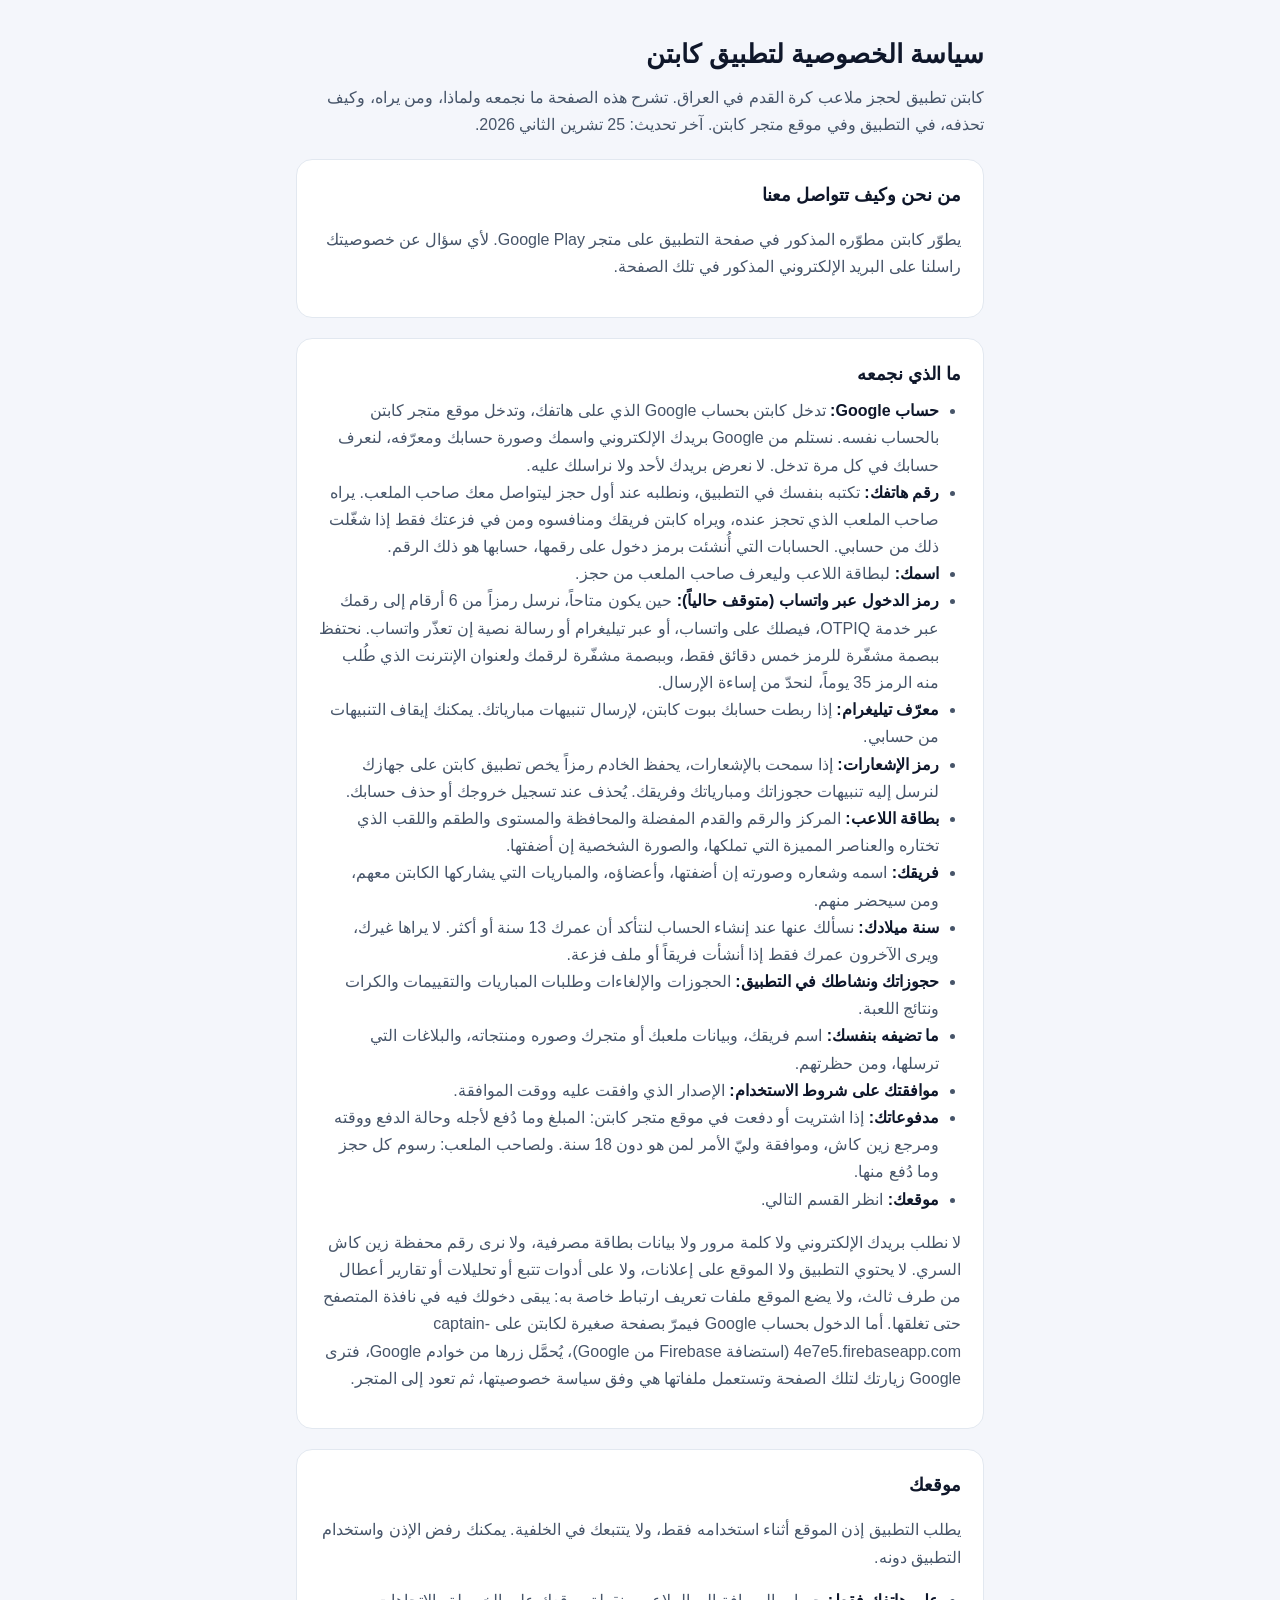
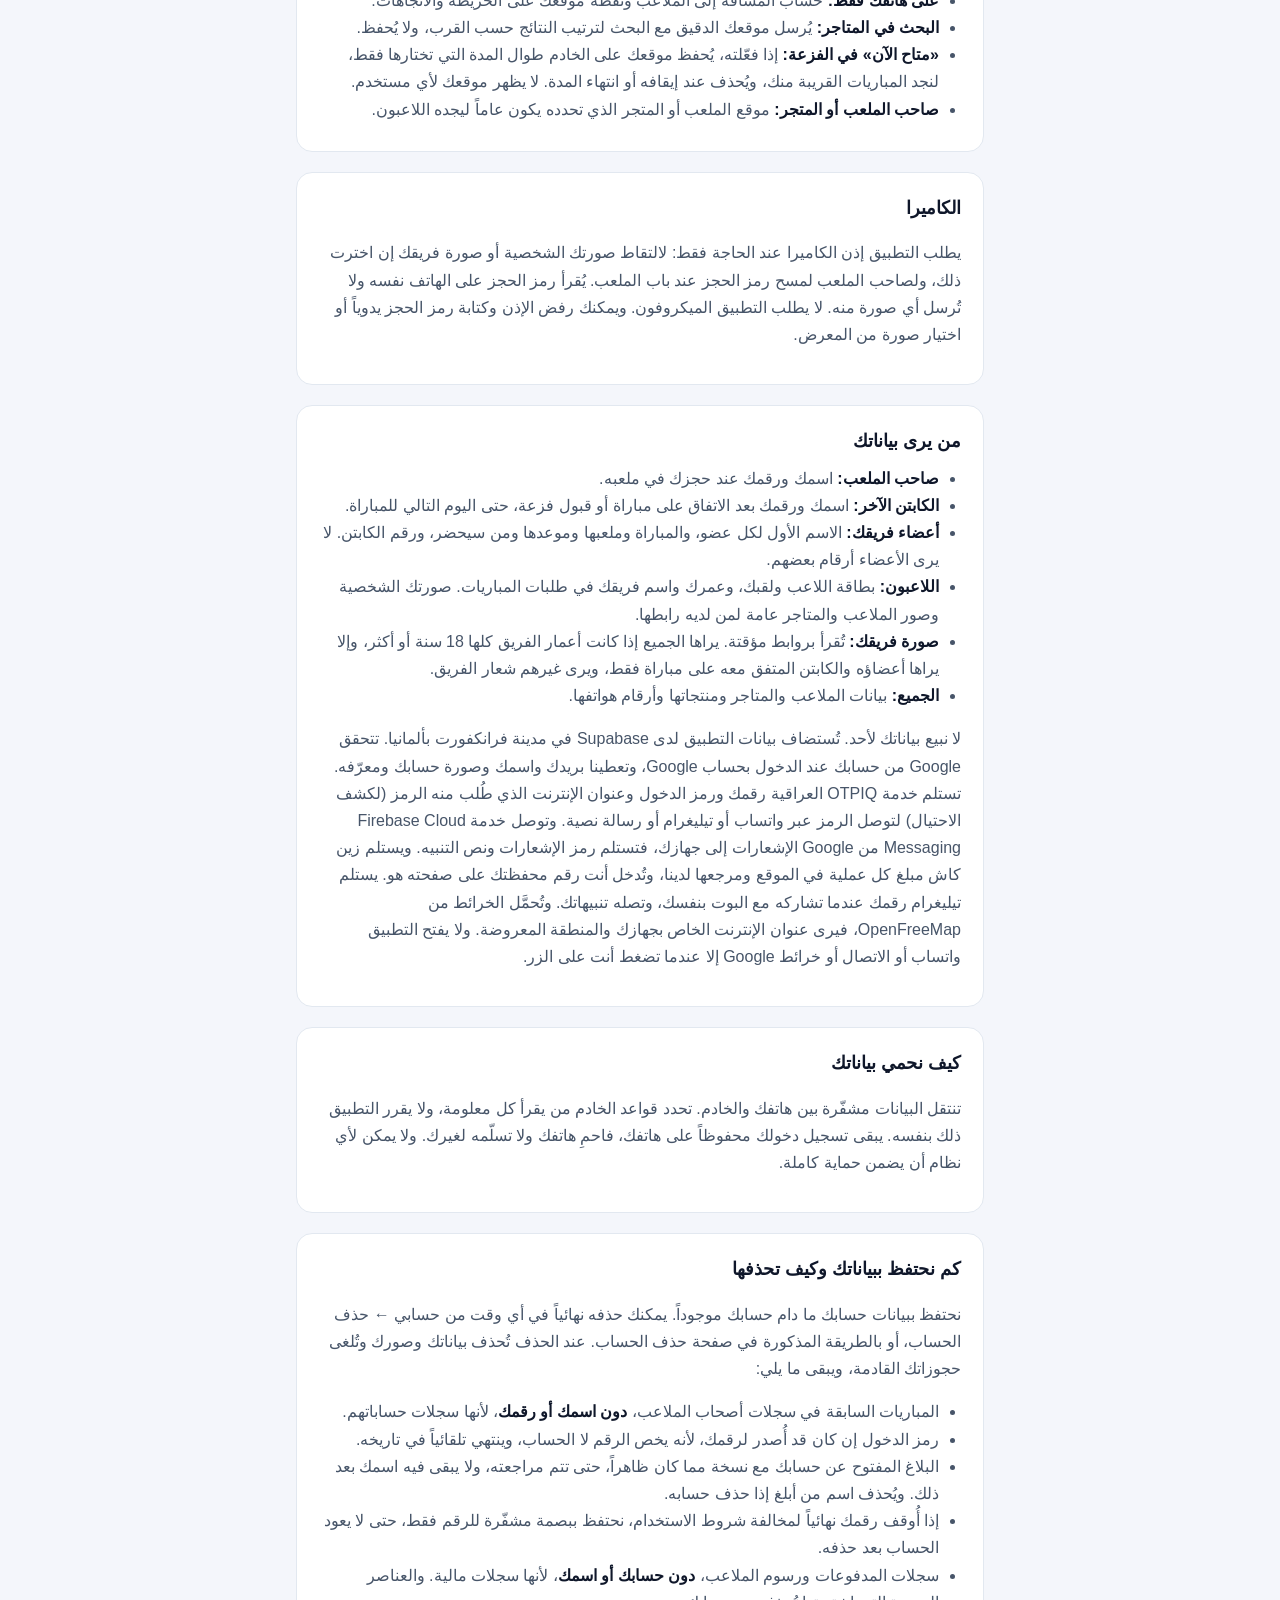
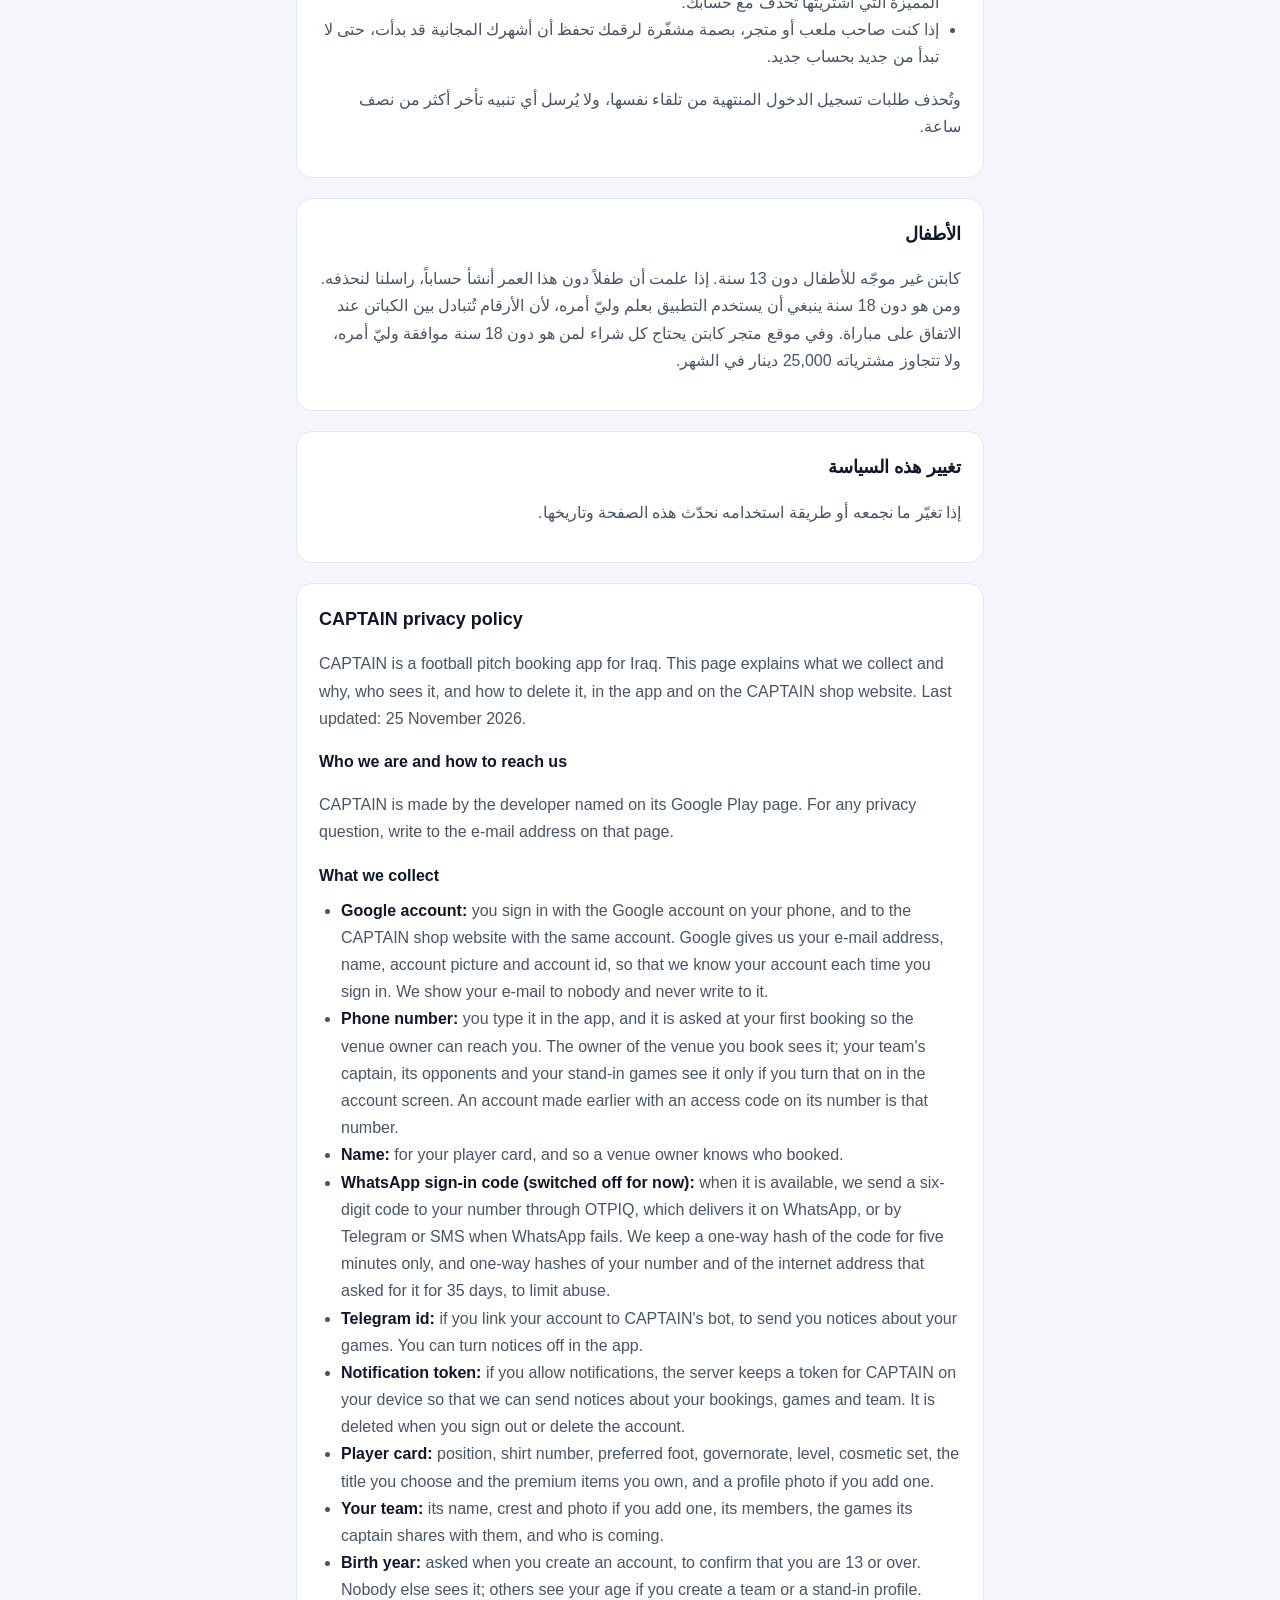
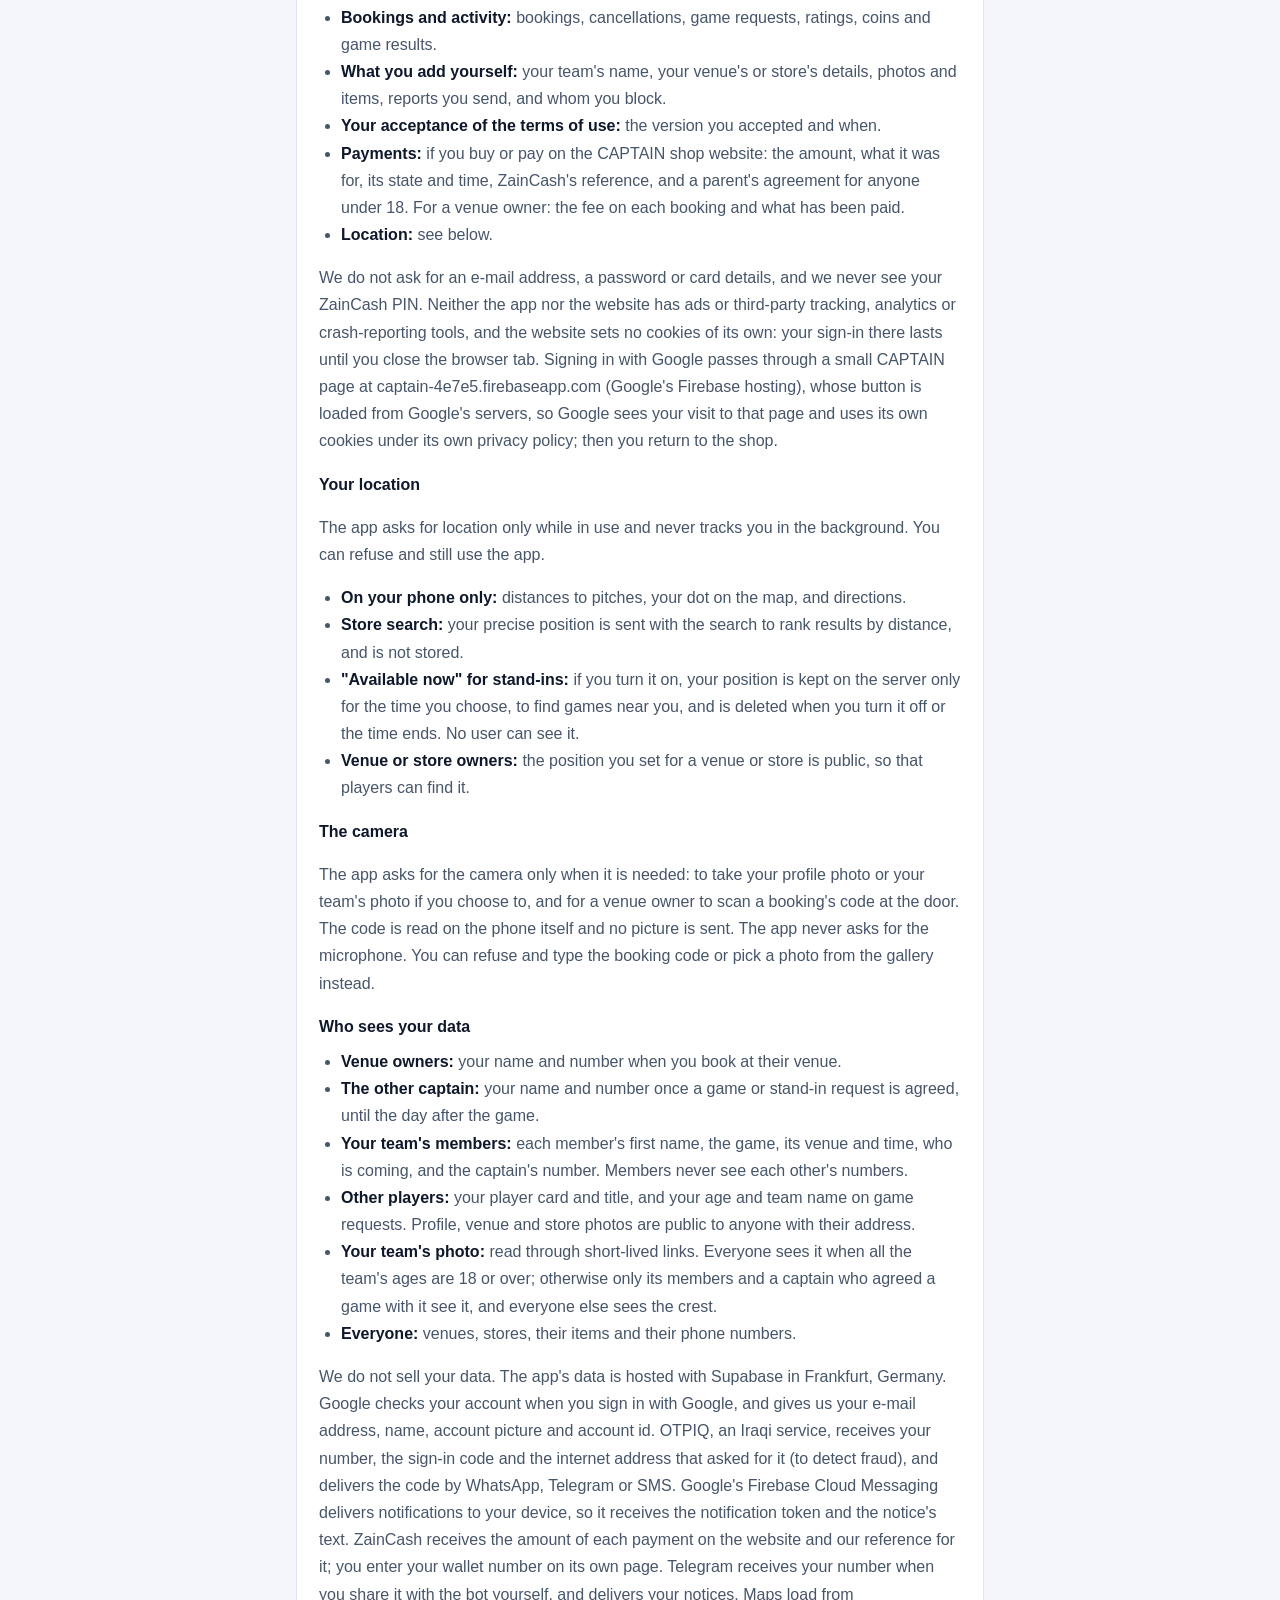
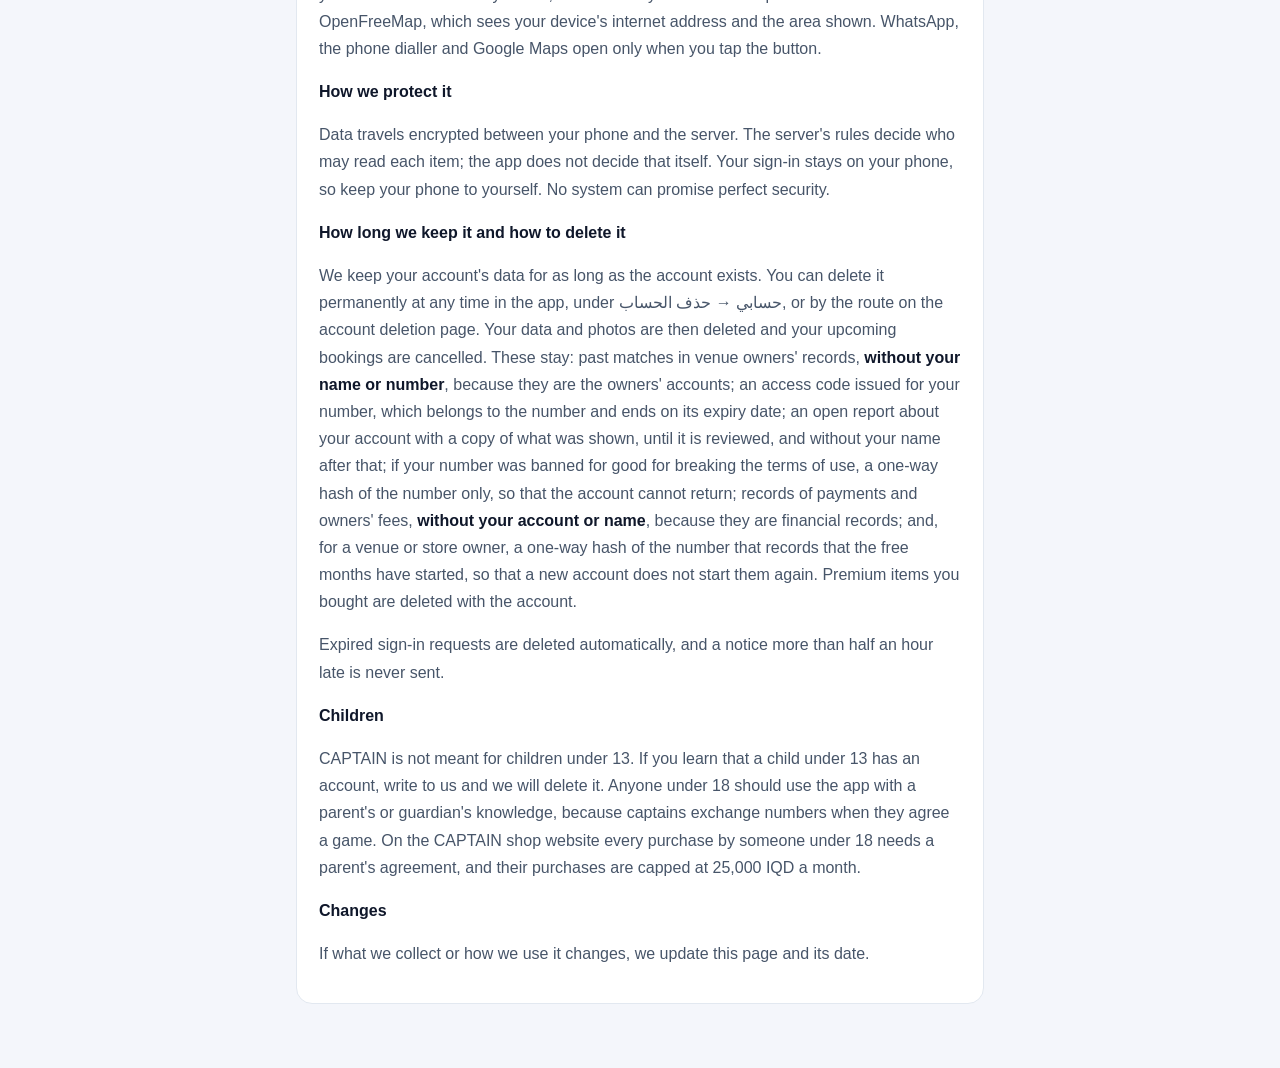
==== commit c9b2eec5: "shop: sign in with the app's Google account; privacy page says how Built by scripts/legal-site.mjs (" ====
--- a/privacy/index.html
+++ b/privacy/index.html
@@ -24,7 +24,7 @@
 <body>
 <main>
   <h1>سياسة الخصوصية لتطبيق كابتن</h1>
-  <p class="lead">كابتن تطبيق لحجز ملاعب كرة القدم في العراق. تشرح هذه الصفحة ما نجمعه ولماذا، ومن يراه، وكيف تحذفه، في التطبيق وفي موقع متجر كابتن. آخر تحديث: 22 تشرين الثاني 2026.</p>
+  <p class="lead">كابتن تطبيق لحجز ملاعب كرة القدم في العراق. تشرح هذه الصفحة ما نجمعه ولماذا، ومن يراه، وكيف تحذفه، في التطبيق وفي موقع متجر كابتن. آخر تحديث: 25 تشرين الثاني 2026.</p>
 
   <section>
     <h2>من نحن وكيف تتواصل معنا</h2>
@@ -34,7 +34,7 @@
   <section>
     <h2>ما الذي نجمعه</h2>
     <ul>
-      <li><strong>حساب Google:</strong> تدخل كابتن بحساب Google الذي على هاتفك. نستلم من Google بريدك الإلكتروني واسمك وصورة حسابك ومعرّفه، لنعرف حسابك في كل مرة تدخل. لا نعرض بريدك لأحد ولا نراسلك عليه.</li>
+      <li><strong>حساب Google:</strong> تدخل كابتن بحساب Google الذي على هاتفك، وتدخل موقع متجر كابتن بالحساب نفسه. نستلم من Google بريدك الإلكتروني واسمك وصورة حسابك ومعرّفه، لنعرف حسابك في كل مرة تدخل. لا نعرض بريدك لأحد ولا نراسلك عليه.</li>
       <li><strong>رقم هاتفك:</strong> تكتبه بنفسك في التطبيق، ونطلبه عند أول حجز ليتواصل معك صاحب الملعب. يراه صاحب الملعب الذي تحجز عنده، ويراه كابتن فريقك ومنافسوه ومن في فزعتك فقط إذا شغّلت ذلك من حسابي. الحسابات التي أُنشئت برمز دخول على رقمها، حسابها هو ذلك الرقم.</li>
       <li><strong>اسمك:</strong> لبطاقة اللاعب وليعرف صاحب الملعب من حجز.</li>
       <li><strong>رمز الدخول عبر واتساب (متوقف حالياً):</strong> حين يكون متاحاً، نرسل رمزاً من 6 أرقام إلى رقمك عبر خدمة OTPIQ، فيصلك على واتساب، أو عبر تيليغرام أو رسالة نصية إن تعذّر واتساب. نحتفظ ببصمة مشفّرة للرمز خمس دقائق فقط، وببصمة مشفّرة لرقمك ولعنوان الإنترنت الذي طُلب منه الرمز 35 يوماً، لنحدّ من إساءة الإرسال.</li>
@@ -49,7 +49,7 @@
       <li><strong>مدفوعاتك:</strong> إذا اشتريت أو دفعت في موقع متجر كابتن: المبلغ وما دُفع لأجله وحالة الدفع ووقته ومرجع زين كاش، وموافقة وليّ الأمر لمن هو دون 18 سنة. ولصاحب الملعب: رسوم كل حجز وما دُفع منها.</li>
       <li><strong>موقعك:</strong> انظر القسم التالي.</li>
     </ul>
-    <p>لا نطلب بريدك الإلكتروني ولا كلمة مرور ولا بيانات بطاقة مصرفية، ولا نرى رقم محفظة زين كاش السري. لا يحتوي التطبيق ولا الموقع على إعلانات، ولا على أدوات تتبع أو تحليلات أو تقارير أعطال من طرف ثالث، ولا يستخدم الموقع ملفات تعريف الارتباط: يبقى دخولك فيه في نافذة المتصفح حتى تغلقها.</p>
+    <p>لا نطلب بريدك الإلكتروني ولا كلمة مرور ولا بيانات بطاقة مصرفية، ولا نرى رقم محفظة زين كاش السري. لا يحتوي التطبيق ولا الموقع على إعلانات، ولا على أدوات تتبع أو تحليلات أو تقارير أعطال من طرف ثالث، ولا يضع الموقع ملفات تعريف ارتباط خاصة به: يبقى دخولك فيه في نافذة المتصفح حتى تغلقها. أما الدخول بحساب Google فيمرّ بصفحة صغيرة لكابتن على captain-4e7e5.firebaseapp.com (استضافة Firebase من Google)، يُحمَّل زرها من خوادم Google، فترى Google زيارتك لتلك الصفحة وتستعمل ملفاتها هي وفق سياسة خصوصيتها، ثم تعود إلى المتجر.</p>
   </section>
 
   <section>
@@ -112,12 +112,12 @@
 
   <section lang="en">
     <h2>CAPTAIN privacy policy</h2>
-    <p>CAPTAIN is a football pitch booking app for Iraq. This page explains what we collect and why, who sees it, and how to delete it, in the app and on the CAPTAIN shop website. Last updated: 22 November 2026.</p>
+    <p>CAPTAIN is a football pitch booking app for Iraq. This page explains what we collect and why, who sees it, and how to delete it, in the app and on the CAPTAIN shop website. Last updated: 25 November 2026.</p>
     <h3>Who we are and how to reach us</h3>
     <p>CAPTAIN is made by the developer named on its Google Play page. For any privacy question, write to the e-mail address on that page.</p>
     <h3>What we collect</h3>
     <ul>
-      <li><strong>Google account:</strong> you sign in with the Google account on your phone. Google gives us your e-mail address, name, account picture and account id, so that we know your account each time you sign in. We show your e-mail to nobody and never write to it.</li>
+      <li><strong>Google account:</strong> you sign in with the Google account on your phone, and to the CAPTAIN shop website with the same account. Google gives us your e-mail address, name, account picture and account id, so that we know your account each time you sign in. We show your e-mail to nobody and never write to it.</li>
       <li><strong>Phone number:</strong> you type it in the app, and it is asked at your first booking so the venue owner can reach you. The owner of the venue you book sees it; your team's captain, its opponents and your stand-in games see it only if you turn that on in the account screen. An account made earlier with an access code on its number is that number.</li>
       <li><strong>Name:</strong> for your player card, and so a venue owner knows who booked.</li>
       <li><strong>WhatsApp sign-in code (switched off for now):</strong> when it is available, we send a six-digit code to your number through OTPIQ, which delivers it on WhatsApp, or by Telegram or SMS when WhatsApp fails. We keep a one-way hash of the code for five minutes only, and one-way hashes of your number and of the internet address that asked for it for 35 days, to limit abuse.</li>
@@ -132,7 +132,7 @@
       <li><strong>Payments:</strong> if you buy or pay on the CAPTAIN shop website: the amount, what it was for, its state and time, ZainCash's reference, and a parent's agreement for anyone under 18. For a venue owner: the fee on each booking and what has been paid.</li>
       <li><strong>Location:</strong> see below.</li>
     </ul>
-    <p>We do not ask for an e-mail address, a password or card details, and we never see your ZainCash PIN. Neither the app nor the website has ads or third-party tracking, analytics or crash-reporting tools, and the website uses no cookies: your sign-in there lasts until you close the browser tab.</p>
+    <p>We do not ask for an e-mail address, a password or card details, and we never see your ZainCash PIN. Neither the app nor the website has ads or third-party tracking, analytics or crash-reporting tools, and the website sets no cookies of its own: your sign-in there lasts until you close the browser tab. Signing in with Google passes through a small CAPTAIN page at captain-4e7e5.firebaseapp.com (Google's Firebase hosting), whose button is loaded from Google's servers, so Google sees your visit to that page and uses its own cookies under its own privacy policy; then you return to the shop.</p>
     <h3>Your location</h3>
     <p>The app asks for location only while in use and never tracks you in the background. You can refuse and still use the app.</p>
     <ul>
